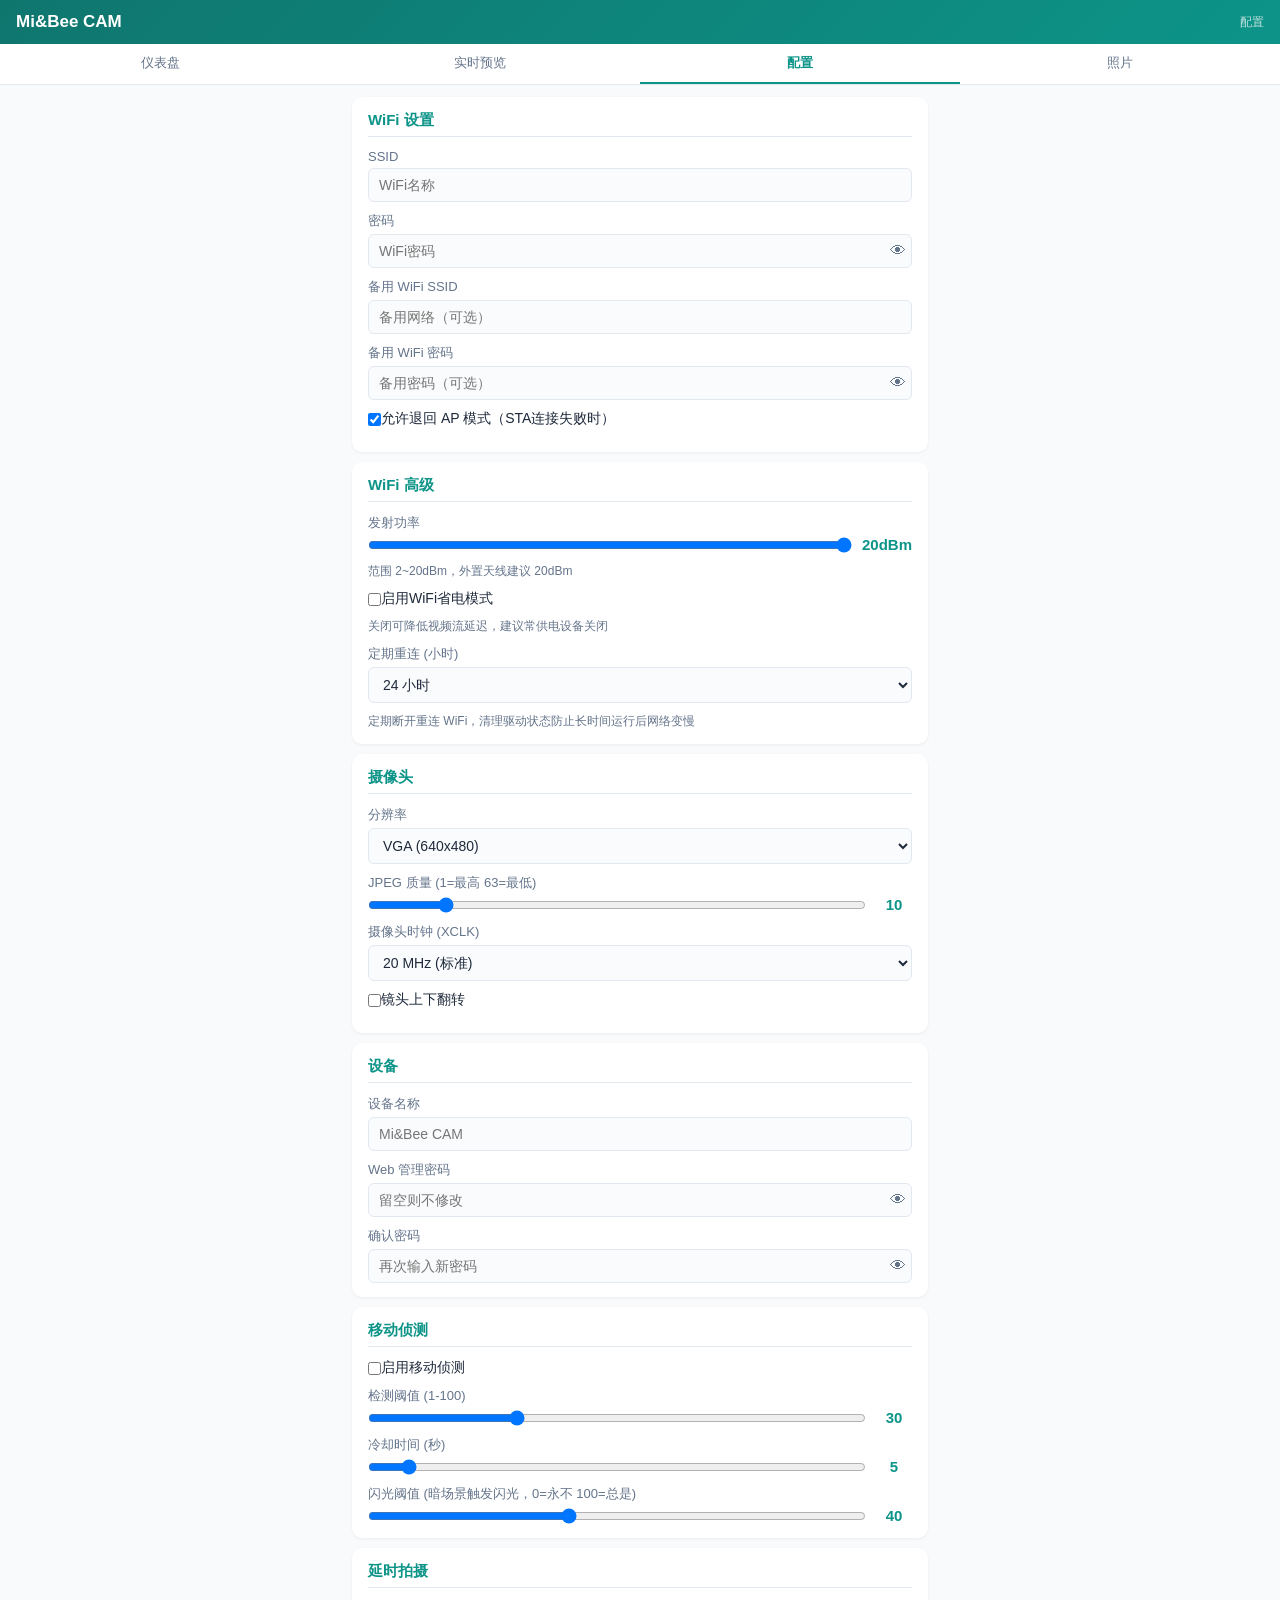
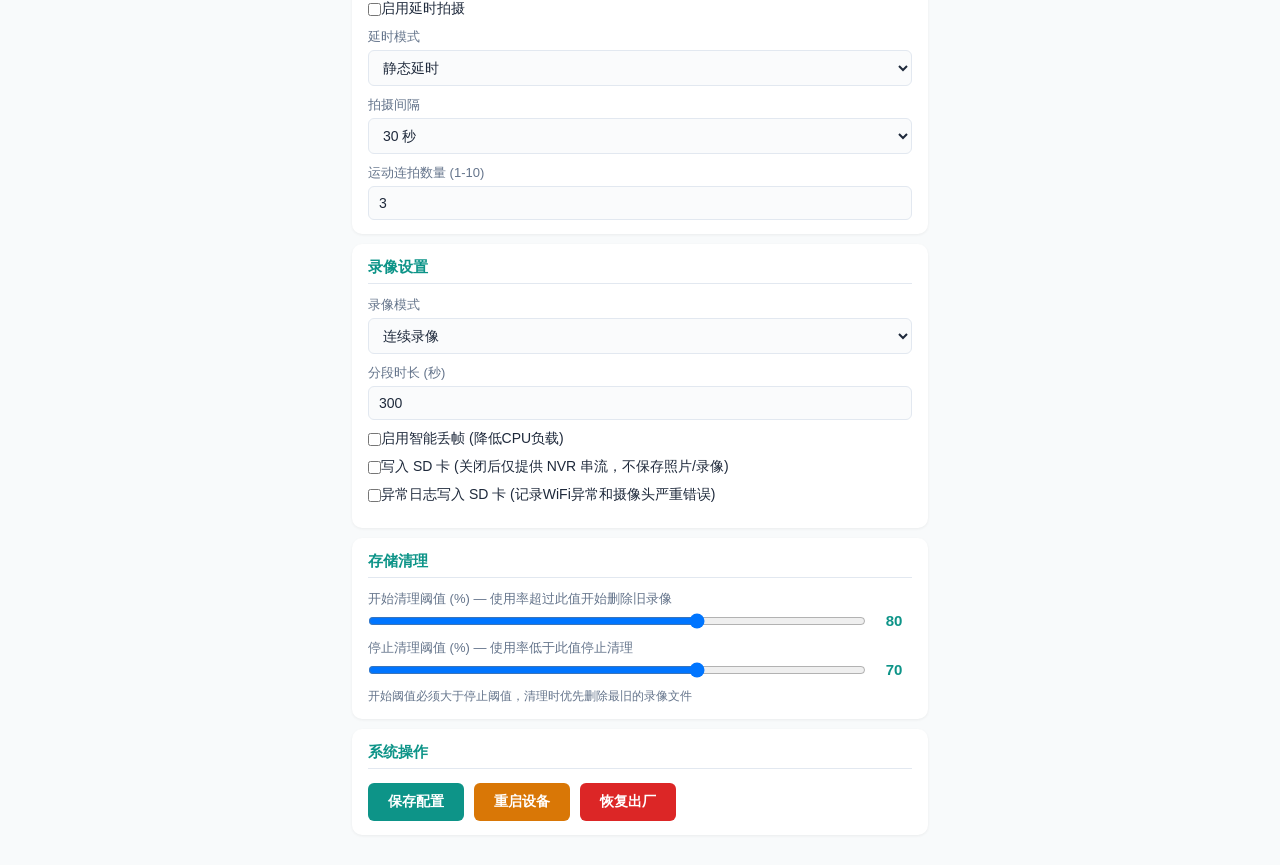
==== main/web_ui/config.html @ 49117b0e "feat: add XCLK frequency dropdown to camera config page Adds a 10/16/20 MHz selector in the camera s" ====
<!DOCTYPE html>
<html lang="zh-CN">
<head>
<meta charset="UTF-8">
<meta name="viewport" content="width=device-width,initial-scale=1">
<title>Mi&amp;Bee CAM 配置</title>
<style>
*{margin:0;padding:0;box-sizing:border-box}
:root{--c:#0D9488;--cd:#0F766E;--bg:#F8FAFB;--card:#fff;--t:#1E293B;--t2:#64748B;--bdr:#E2E8F0}
body{font-family:-apple-system,"PingFang SC","Microsoft YaHei","Segoe UI",sans-serif;background:var(--bg);color:var(--t);font-size:14px}
.hdr{background:linear-gradient(135deg,#0F766E,#0D9488);color:#fff;padding:12px 16px;display:flex;align-items:center;gap:10px}
.hdr h1{font-size:17px;font-weight:700}
.hdr .sub{font-size:12px;opacity:.75;margin-left:auto}
.nav{background:var(--card);border-bottom:1px solid var(--bdr);display:flex}
.nav a{flex:1;text-align:center;padding:10px 0;font-size:13px;color:var(--t2);text-decoration:none;border-bottom:2px solid transparent;transition:all .15s}
.nav a.act{color:var(--c);border-bottom-color:var(--c);font-weight:600}
.nav a:hover{background:#F1F5F9}
.main{padding:12px;max-width:600px;margin:0 auto;padding-bottom:20px}
.card{background:var(--card);border-radius:10px;padding:14px 16px;margin-bottom:10px;box-shadow:0 1px 3px rgba(0,0,0,.06)}
.ct{font-size:15px;color:var(--c);margin-bottom:12px;font-weight:700;border-bottom:1px solid var(--bdr);padding-bottom:6px}
.fld{margin-bottom:10px}
.fld:last-child{margin-bottom:0}
.fld label{display:block;font-size:13px;color:var(--t2);margin-bottom:4px;font-weight:500}
.fld input[type="text"],.fld input[type="password"],.fld input[type="number"],.fld select{width:100%;padding:8px 10px;border:1px solid var(--bdr);border-radius:6px;font-size:14px;font-family:inherit;background:#FAFBFC;color:var(--t)}
.fld input:focus,.fld select:focus{outline:none;border-color:var(--c);background:#fff}
.fld input[type="checkbox"]{margin-right:6px;transform:scale(1.2);vertical-align:middle}
.inline{display:flex;align-items:flex-start;gap:10px}
.inline>div{flex:1}
.port-f{width:80px!important;flex-shrink:0}
.range-r{display:flex;align-items:center;gap:10px}
.range-r input[type="range"]{flex:1}
.range-v{min-width:36px;text-align:center;font-weight:700;color:var(--c);font-size:15px}
.chk-r{display:flex;align-items:center;margin-bottom:10px}
.chk-r label{margin-bottom:0;font-size:14px;color:var(--t);cursor:pointer}
.btn-row{display:flex;gap:10px;margin-top:14px;flex-wrap:wrap}
.btn{padding:10px 20px;border:none;border-radius:6px;font-size:14px;font-weight:600;cursor:pointer;font-family:inherit;transition:background .15s}
.btn-sv{background:var(--c);color:#fff}
.btn-sv:hover{background:var(--cd)}
.btn-rb{background:#D97706;color:#fff}
.btn-rb:hover{background:#B45309}
.btn-rs{background:#DC2626;color:#fff}
.btn-rs:hover{background:#B91C1C}
.pw-w{position:relative}
.pw-w input{padding-right:36px}
.pw-w .eye{position:absolute;right:6px;top:50%;transform:translateY(-50%);cursor:pointer;user-select:none;font-size:16px;color:var(--t2);line-height:1}
.toast{position:fixed;top:16px;left:50%;transform:translateX(-50%);padding:10px 24px;border-radius:8px;font-size:14px;z-index:100;opacity:0;transition:opacity .3s;pointer-events:none;font-weight:500}
.toast.show{opacity:1}
.toast.ok{background:var(--c);color:#fff}
.toast.err{background:#DC2626;color:#fff}
</style>
</head>
<body>
<div class="hdr">
<h1>Mi&amp;Bee CAM</h1>
<span class="sub">配置</span>
</div>
<div class="nav">
<a href="/">仪表盘</a>
<a href="/preview.html">实时预览</a>
<a href="/config.html" class="act">配置</a>
<a href="/files.html">照片</a>
</div>
<div class="main">

<div class="card">
<div class="ct">WiFi 设置</div>
<div class="fld"><label>SSID</label><input type="text" id="wifi_ssid" placeholder="WiFi名称"></div>
<div class="fld"><label>密码</label><div class="pw-w"><input type="password" id="wifi_pass" placeholder="WiFi密码"><span class="eye" onclick="togPw(this)">&#128065;</span></div></div>
  <div class="fld"><label>备用 WiFi SSID</label><input type="text" id="wifi_ssid_2" placeholder="备用网络（可选）"></div>
  <div class="fld"><label>备用 WiFi 密码</label><div class="pw-w"><input type="password" id="wifi_pass_2" placeholder="备用密码（可选）"><span class="eye" onclick="togPw(this)">&#128065;</span></div></div>
  <div class="chk-r"><input type="checkbox" id="allow_ap_fallback" checked><label for="allow_ap_fallback">允许退回 AP 模式（STA连接失败时）</label></div>
</div>

<div class="card">
<div class="ct">WiFi 高级</div>
<div class="fld"><label>发射功率</label>
<div class="range-r"><input type="range" id="wifi_tx_power" min="8" max="80" step="4" value="80"><span class="range-v" id="txVal">20dBm</span></div></div>
<div class="fld" style="font-size:12px;color:var(--t2)">范围 2~20dBm，外置天线建议 20dBm</div>
<div class="chk-r" style="margin-top:8px"><input type="checkbox" id="wifi_power_save"><label for="wifi_power_save">启用WiFi省电模式</label></div>
<div class="fld" style="font-size:12px;color:var(--t2)">关闭可降低视频流延迟，建议常供电设备关闭</div>
<div class="fld" style="margin-top:8px"><label>定期重连 (小时)</label>
<select id="wifi_reconnect_hours">
<option value="0">关闭</option>
<option value="1">1 小时</option>
<option value="4">4 小时</option>
<option value="12">12 小时</option>
<option value="24" selected>24 小时</option>
<option value="48">48 小时</option>
<option value="168">7 天</option>
</select></div>
<div class="fld" style="font-size:12px;color:var(--t2)">定期断开重连 WiFi，清理驱动状态防止长时间运行后网络变慢</div>
</div>

<div class="card">
<div class="ct">摄像头</div>
<div class="fld"><label>分辨率</label>
<select id="resolution">
<option value="0">VGA (640x480)</option>
<option value="1">SVGA (800x600)</option>
<option value="2">XGA (1024x768)</option>
<option value="3">UXGA (1600x1200)</option>
</select></div>
<div class="fld"><label>JPEG 质量 (1=最高 63=最低)</label>
<div class="range-r"><input type="range" id="jpeg_quality" min="1" max="63" value="10"><span class="range-v" id="qVal">10</span></div></div>
<div class="fld"><label>摄像头时钟 (XCLK)</label>
<select id="xclk_freq">
<option value="20">20 MHz (标准)</option>
<option value="16">16 MHz</option>
<option value="10">10 MHz (兼容片稳定)</option>
</select></div>
<div class="chk-r"><input type="checkbox" id="vflip"><label for="vflip">镜头上下翻转</label></div>
</div>

<div class="card">
<div class="ct">设备</div>
<div class="fld"><label>设备名称</label><input type="text" id="device_name" placeholder="Mi&Bee CAM"></div>
<div class="fld"><label>Web 管理密码</label><div class="pw-w"><input type="password" id="web_password" placeholder="留空则不修改"><span class="eye" onclick="togPw(this)">&#128065;</span></div></div>
<div class="fld"><label>确认密码</label><div class="pw-w"><input type="password" id="web_password_confirm" placeholder="再次输入新密码"><span class="eye" onclick="togPw(this)">&#128065;</span></div></div>
</div>

<div class="card">
<div class="ct">移动侦测</div>
<div class="chk-r"><input type="checkbox" id="motion_enabled"><label for="motion_enabled">启用移动侦测</label></div>
<div class="fld"><label>检测阈值 (1-100)</label>
<div class="range-r"><input type="range" id="motion_threshold" min="1" max="100" value="30"><span class="range-v" id="mtVal">30</span></div></div>
<div class="fld"><label>冷却时间 (秒)</label>
<div class="range-r"><input type="range" id="motion_cooldown" min="1" max="60" value="5"><span class="range-v" id="mcVal">5</span></div></div>
<div class="fld"><label>闪光阈值 (暗场景触发闪光，0=永不 100=总是)</label>
<div class="range-r"><input type="range" id="flash_threshold" min="0" max="100" value="40"><span class="range-v" id="ftVal">40</span></div></div>
</div>

<div class="card">
<div class="ct">延时拍摄</div>
<div class="chk-r"><input type="checkbox" id="timelapse_enabled"><label for="timelapse_enabled">启用延时拍摄</label></div>
<div class="fld"><label>延时模式</label><select id="timelapse_mode"><option value="0">静态延时</option><option value="1">动态延时</option></select></div>
<div id="dynamic_fields" style="display:none">
<div class="fld"><label>最小间隔 (秒)</label><input type="number" id="timelapse_min_interval_s" min="1" max="3600" value="3"></div>
<div class="fld"><label>最大间隔 (秒)</label><input type="number" id="timelapse_max_interval_s" min="1" max="3600" value="300"></div>
<div class="fld"><label>衰减系数 (2-10)</label><input type="number" id="timelapse_decay_factor" min="2" max="10" step="1" value="2"></div>
<div class="fld"><label>衰减周期 (秒)</label><input type="number" id="timelapse_decay_period_s" min="1" max="3600" value="10"></div>
</div>
<div class="fld"><label>拍摄间隔</label>
<select id="timelapse_interval_s">
<option value="5">5 秒</option>
<option value="10">10 秒</option>
<option value="30" selected>30 秒</option>
<option value="60">60 秒</option>
<option value="300">5 分钟</option>
<option value="600">10 分钟</option>
<option value="1800">30 分钟</option>
<option value="3600">60 分钟</option>
</select></div>
<div class="fld"><label>运动连拍数量 (1-10)</label>
<input type="number" id="timelapse_burst_count" min="1" max="10" value="3"></div>
</div>

  <div class="card">
    <div class="ct">录像设置</div>
    <div class="fld"><label>录像模式</label>
      <select id="record_mode">
        <option value="0">连续录像</option>
        <option value="1">延时录像</option>
        <option value="2">动态延时录像</option>
      </select></div>
    <div class="fld"><label>分段时长 (秒)</label>
      <input type="number" id="record_segment_sec" min="60" max="3600" step="60" value="300"></div>
    <div class="chk-r"><input type="checkbox" id="frame_drop_enabled"><label for="frame_drop_enabled">启用智能丢帧 (降低CPU负载)</label></div>
    <div class="chk-r"><input type="checkbox" id="save_to_sd"><label for="save_to_sd">写入 SD 卡 (关闭后仅提供 NVR 串流，不保存照片/录像)</label></div>
    <div class="chk-r"><input type="checkbox" id="sd_log_enabled"><label for="sd_log_enabled">异常日志写入 SD 卡 (记录WiFi异常和摄像头严重错误)</label></div>
  </div>

  <div class="card">
    <div class="ct">存储清理</div>
    <div class="fld"><label>开始清理阈值 (%) — 使用率超过此值开始删除旧录像</label>
      <div class="range-r"><input type="range" id="cleanup_low_pct" min="50" max="95" step="5" value="80"><span class="range-v" id="clVal">80</span></div></div>
    <div class="fld"><label>停止清理阈值 (%) — 使用率低于此值停止清理</label>
      <div class="range-r"><input type="range" id="cleanup_high_pct" min="30" max="90" step="5" value="70"><span class="range-v" id="chVal">70</span></div></div>
    <div class="fld" style="font-size:12px;color:var(--t2)">开始阈值必须大于停止阈值，清理时优先删除最旧的录像文件</div>
  </div>


<div class="card">
<div class="ct">系统操作</div>
<div class="btn-row">
<button class="btn btn-sv" onclick="saveConfig()">保存配置</button>
<button class="btn btn-rb" onclick="rebootDevice()">重启设备</button>
<button class="btn btn-rs" onclick="factoryReset()">恢复出厂</button>
</div>
</div>

</div>
<div class="toast" id="toast"></div>
<script>
function $(s){return document.getElementById(s)}
var tT=null;
function showToast(m,e){var t=$('toast');t.textContent=m;t.className='toast show '+(e?'err':'ok');clearTimeout(tT);tT=setTimeout(function(){t.className='toast'},3000)}
function getPw(){return localStorage.getItem('cam_password')||''}
function setPw(p){localStorage.setItem('cam_password',p)}
function authH(){var p=getPw();return p?{'X-Password':p}:{}}
function authFetch(u,o){o=o||{};o.headers=Object.assign({},o.headers||{},authH());return fetchWithTimeout(u,o).then(function(r){if(r.status===401){setPw('');loginDialog();throw new Error('Unauthorized')}return r})}
function loginDialog(cb){var p=prompt('请输入管理密码 (默认: admin):');if(!p){showToast('需要密码才能操作',true);return};fetch('/api/auth',{headers:{'X-Password':p}}).then(function(r){if(r.ok){setPw(p);if(cb)cb()}else{alert('密码错误');loginDialog(cb)}})}
function requireAuth(cb){if(getPw())cb();else loginDialog(cb)}
function togPw(el){var i=el.previousElementSibling;if(i.type==='password'){i.type='text';el.textContent='\uD83D\uDC41'}else{i.type='password';el.textContent='\uD83D\uDC40'}}
var fetchWithTimeout=function(url,opts,ms){
  opts=opts||{};ms=ms||8000;
  var ctrl=new AbortController();
  var to=setTimeout(function(){ctrl.abort()},ms);
  opts.signal=ctrl.signal;
  return fetch(url,opts).then(function(r){clearTimeout(to);return r},function(e){clearTimeout(to);throw e});
};


$('jpeg_quality').oninput=function(){$('qVal').textContent=this.value};
$('motion_threshold').oninput=function(){$('mtVal').textContent=this.value};
$('motion_cooldown').oninput=function(){$('mcVal').textContent=this.value};
$('wifi_tx_power').oninput=function(){$('txVal').textContent=(this.value*0.25).toFixed(1)+'dBm'};
$('flash_threshold').oninput=function(){$('ftVal').textContent=this.value};
$('cleanup_low_pct').oninput=function(){$('clVal').textContent=this.value};
$('cleanup_high_pct').oninput=function(){$('chVal').textContent=this.value};

$('timelapse_mode').addEventListener('change',function(){$('dynamic_fields').style.display=this.value==='1'?'':'none'})

function loadConfig(){
fetchWithTimeout('/api/config').then(function(r){return r.json()}).then(function(d){
if(!d||!d.ok)return;var v=d.data;
$('wifi_ssid').value=v.wifi_ssid||'';
$('wifi_ssid_2').value=v.wifi_ssid_2||'';
$('allow_ap_fallback').checked=!!(v.allow_ap_fallback);
$('wifi_pass').value=v.wifi_pass||'';
$('device_name').value=v.device_name||'';
$('resolution').value=v.resolution!=null?v.resolution:'0';
$('jpeg_quality').value=v.jpeg_quality||10;$('qVal').textContent=$('jpeg_quality').value;
$('xclk_freq').value=v.xclk_freq_mhz||20;
$('web_password').value='';
$('motion_enabled').checked=(v.motion_threshold>0);
$('motion_threshold').value=v.motion_threshold||30;$('mtVal').textContent=$('motion_threshold').value;
$('vflip').checked=!!v.vflip;
$('motion_cooldown').value=v.motion_cooldown||5;$('mcVal').textContent=$('motion_cooldown').value;
$('wifi_tx_power').value=v.wifi_tx_power||80;$('txVal').textContent=(($('wifi_tx_power').value*0.25).toFixed(1))+'dBm';
$('wifi_power_save').checked=!!(v.wifi_power_save);
$('wifi_reconnect_hours').value=v.wifi_reconnect_hours!=null?v.wifi_reconnect_hours:24;
$('flash_threshold').value=v.flash_threshold!=null?v.flash_threshold:40;$('ftVal').textContent=$('flash_threshold').value;
$('timelapse_enabled').checked=!!(v.timelapse_enabled);
$('timelapse_interval_s').value=v.timelapse_interval_s||30;
$('timelapse_burst_count').value=v.timelapse_burst_count||3;
$('timelapse_mode').value=v.timelapse_mode!=null?v.timelapse_mode:'0';
$('timelapse_min_interval_s').value=v.timelapse_min_interval_s||3;
$('timelapse_max_interval_s').value=v.timelapse_max_interval_s||300;
$('timelapse_decay_factor').value=v.timelapse_decay_factor||2;
$('timelapse_decay_period_s').value=v.timelapse_decay_period_s||10;
$('dynamic_fields').style.display=v.timelapse_mode==1?'':'none'
    $('record_mode').value=v.record_mode!=null?v.record_mode:'0';
    $('record_segment_sec').value=v.record_segment_sec||300;
    $('frame_drop_enabled').checked=!!(v.frame_drop_enabled);
    $('save_to_sd').checked=!v.save_to_sd||v.save_to_sd==1;
    $('sd_log_enabled').checked=v.sd_log_enabled==1;
    $('cleanup_low_pct').value=v.cleanup_low_pct!=null?v.cleanup_low_pct:80;$('clVal').textContent=$('cleanup_low_pct').value;
    $('cleanup_high_pct').value=v.cleanup_high_pct!=null?v.cleanup_high_pct:70;$('chVal').textContent=$('cleanup_high_pct').value;
}).catch(function(e){console.error('Load config failed:',e)});
}

function saveConfig(){
var pw=$('web_password').value,cpw=$('web_password_confirm').value;
if(pw&&pw!==cpw){showToast('两次输入的密码不一致',true);return}
var minI=parseInt($('timelapse_min_interval_s').value)||3,maxI=parseInt($('timelapse_max_interval_s').value)||300;
if(minI>=maxI){showToast('最小间隔必须小于最大间隔',true);return}
requireAuth(function(){
var btn=document.querySelector('.btn-sv');if(btn)btn.disabled=true;
var cfg={
wifi_ssid:$('wifi_ssid').value,
wifi_pass:$('wifi_pass').value,
    wifi_ssid_2:$('wifi_ssid_2').value,
    allow_ap_fallback:$('allow_ap_fallback').checked?1:0,
device_name:$('device_name').value,
resolution:parseInt($('resolution').value),
jpeg_quality:parseInt($('jpeg_quality').value),
xclk_freq_mhz:parseInt($('xclk_freq').value)||20,
      motion_enabled:$('motion_enabled').checked,
      motion_threshold:parseInt($('motion_threshold').value),
      motion_cooldown:parseInt($('motion_cooldown').value)||5,
vflip:$('vflip').checked?1:0,
wifi_tx_power:parseInt($('wifi_tx_power').value)||80,
wifi_power_save:$('wifi_power_save').checked?1:0
,wifi_reconnect_hours:parseInt($('wifi_reconnect_hours').value)||0
,flash_threshold:parseInt($('flash_threshold').value)||40,
timelapse_enabled:$('timelapse_enabled').checked?1:0,
timelapse_interval_s:parseInt($('timelapse_interval_s').value)||30,
      timelapse_burst_count:parseInt($('timelapse_burst_count').value)||3,
timelapse_mode:parseInt($('timelapse_mode').value)||0,
timelapse_min_interval_s:parseInt($('timelapse_min_interval_s').value)||3,
timelapse_max_interval_s:parseInt($('timelapse_max_interval_s').value)||300,
timelapse_decay_factor:parseInt($('timelapse_decay_factor').value)||2,
timelapse_decay_period_s:parseInt($('timelapse_decay_period_s').value)||10
      ,record_mode:parseInt($('record_mode').value)||0
      ,record_segment_sec:parseInt($('record_segment_sec').value)||300
      ,frame_drop_enabled:$('frame_drop_enabled').checked?1:0
      ,save_to_sd:$('save_to_sd').checked?1:0
      ,sd_log_enabled:$('sd_log_enabled').checked?1:0
      ,cleanup_low_pct:parseInt($('cleanup_low_pct').value)||80
      ,cleanup_high_pct:parseInt($('cleanup_high_pct').value)||70
};
if(pw)cfg.web_password=pw;
  var wp2=$('wifi_pass_2').value;
  if(wp2)cfg.wifi_pass_2=wp2;
authFetch('/api/config',{method:'POST',headers:{'Content-Type':'application/json'},body:JSON.stringify(cfg)}).then(function(r){return r.json()}).then(function(d){
if(d&&d.ok){showToast('配置已保存');$('web_password_confirm').value=''}
else showToast('保存失败: '+(d.error||'未知错误'),true);
}).catch(function(e){showToast('保存失败',true);console.error(e)}).finally(function(){if(btn)btn.disabled=false});
});
}

function rebootDevice(){
if(!confirm('确定要重启设备？'))return;
requireAuth(function(){
var btn=document.querySelector('.btn-rb');if(btn)btn.disabled=true;
authFetch('/api/reboot',{method:'POST'}).catch(function(){}).finally(function(){if(btn)btn.disabled=false});
showToast('设备正在重启...');
});
}

function factoryReset(){
if(!confirm('确定要恢复出厂设置？\n所有配置将被清除，设备将重启。'))return;
requireAuth(function(){
var btn=document.querySelector('.btn-rs');if(btn)btn.disabled=true;
authFetch('/api/reset',{method:'POST'}).then(function(r){return r.json()}).then(function(d){
if(d&&d.ok)showToast('正在恢复出厂设置...');
else showToast('操作失败: '+(d.error||'未知错误'),true);
}).catch(function(e){showToast('操作失败',true);console.error(e)}).finally(function(){if(btn)btn.disabled=false});
});
}

window.onload=loadConfig;
</script>
</body>
</html>
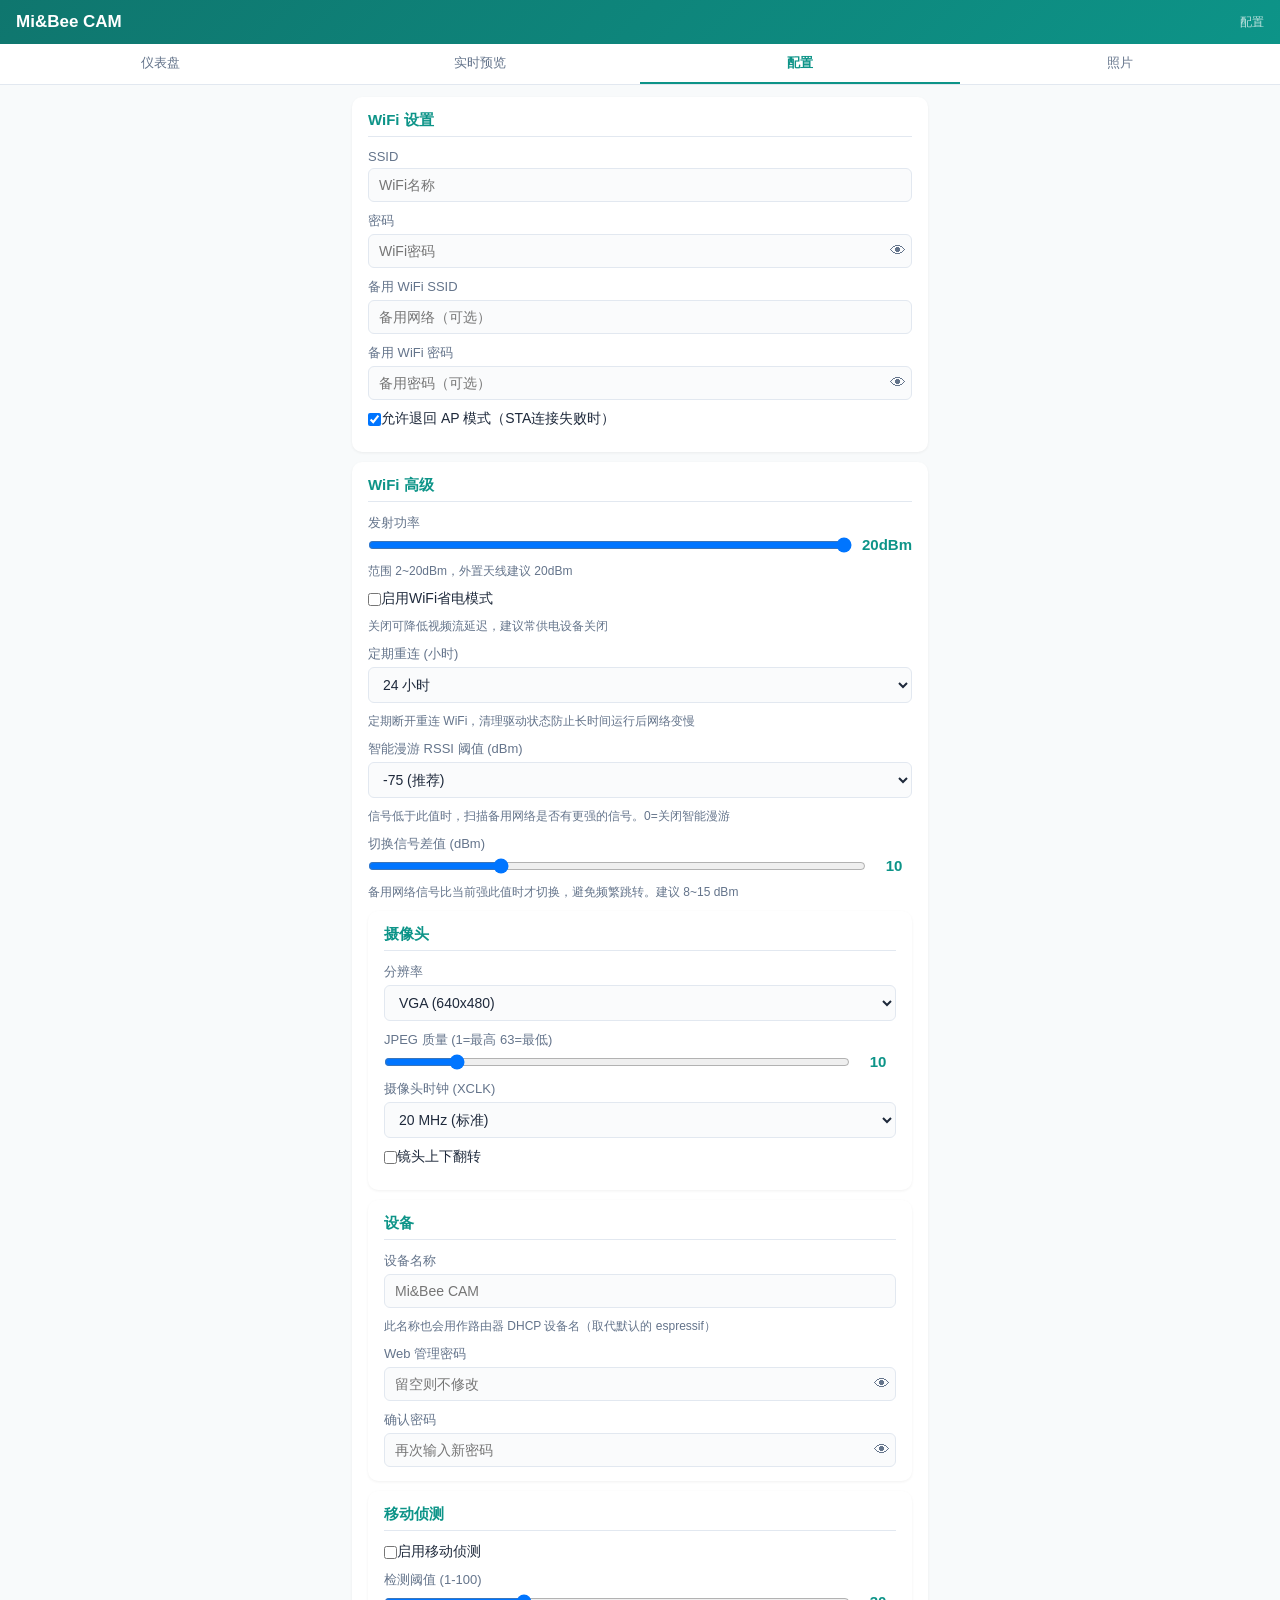
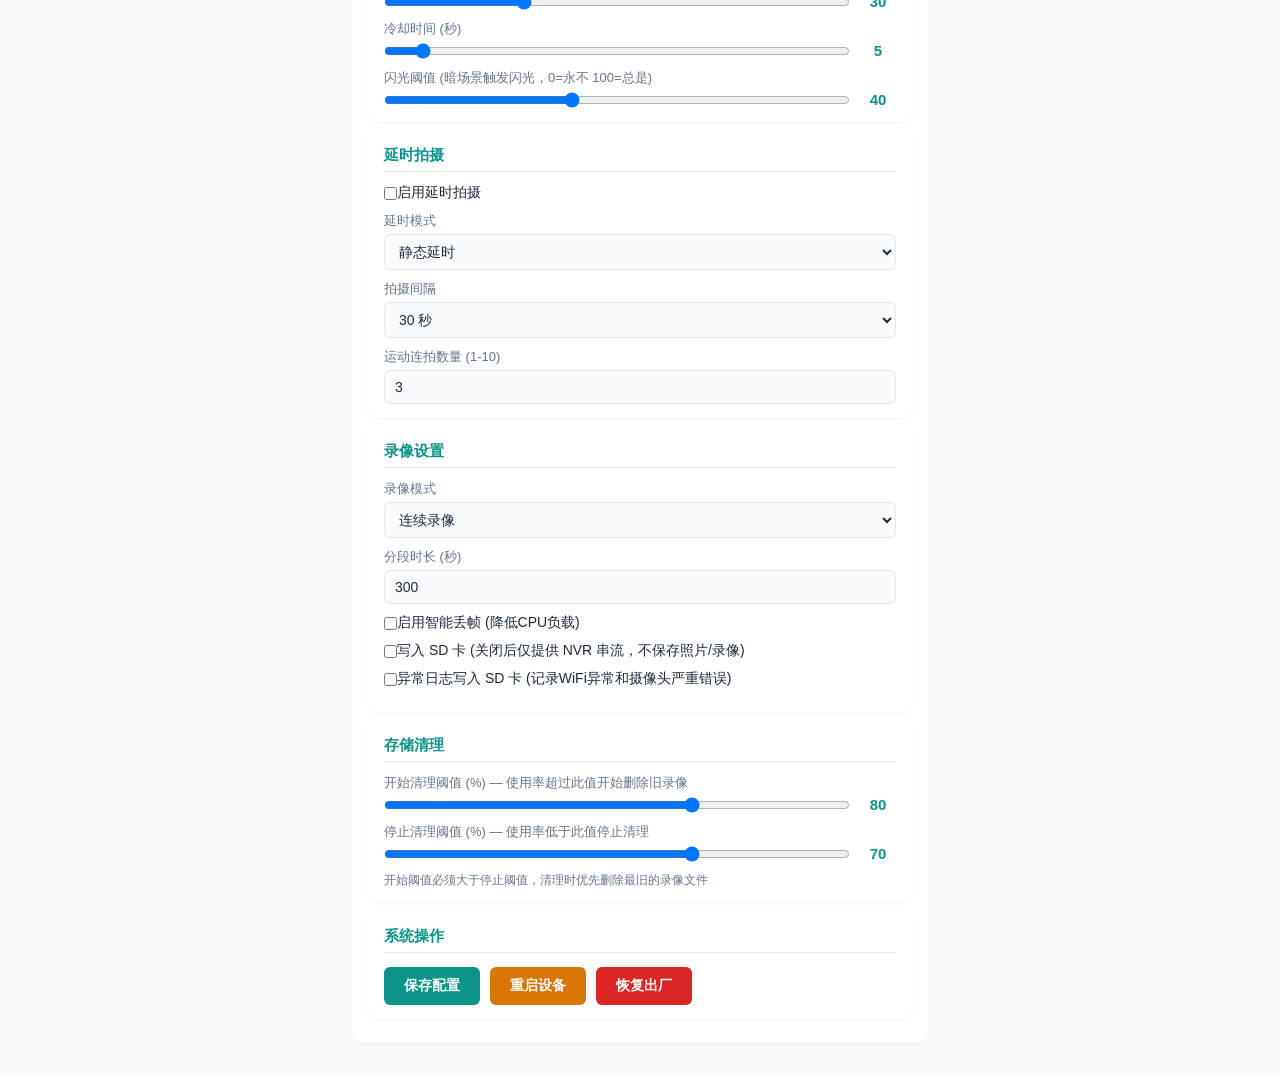
==== commit 60212233: "feat: add roaming config API and web UI controls Expose wifi_roam_rssi_threshold and wifi_roam_rssi_" ====
--- a/main/web_ui/config.html
+++ b/main/web_ui/config.html
@@ -89,7 +89,19 @@
 <option value="168">7 天</option>
 </select></div>
 <div class="fld" style="font-size:12px;color:var(--t2)">定期断开重连 WiFi，清理驱动状态防止长时间运行后网络变慢</div>
-</div>
+<div class="fld" style="margin-top:8px"><label>智能漫游 RSSI 阈值 (dBm)</label>
+<select id="wifi_roam_rssi_threshold">
+<option value="0">关闭</option>
+<option value="-65">-65 (很敏感)</option>
+<option value="-70">-70</option>
+<option value="-75" selected>-75 (推荐)</option>
+<option value="-80">-80</option>
+<option value="-85">-85 (不敏感)</option>
+</select></div>
+<div class="fld" style="font-size:12px;color:var(--t2)">信号低于此值时，扫描备用网络是否有更强的信号。0=关闭智能漫游</div>
+<div class="fld"><label>切换信号差值 (dBm)</label>
+<div class="range-r"><input type="range" id="wifi_roam_rssi_gap" min="3" max="30" step="1" value="10"><span class="range-v" id="gapVal">10</span></div></div>
+<div class="fld" style="font-size:12px;color:var(--t2)">备用网络信号比当前强此值时才切换，避免频繁跳转。建议 8~15 dBm</div>
 
 <div class="card">
 <div class="ct">摄像头</div>
@@ -114,6 +126,7 @@
 <div class="card">
 <div class="ct">设备</div>
 <div class="fld"><label>设备名称</label><input type="text" id="device_name" placeholder="Mi&Bee CAM"></div>
+<div class="fld" style="font-size:12px;color:var(--t2)">此名称也会用作路由器 DHCP 设备名（取代默认的 espressif）</div>
 <div class="fld"><label>Web 管理密码</label><div class="pw-w"><input type="password" id="web_password" placeholder="留空则不修改"><span class="eye" onclick="togPw(this)">&#128065;</span></div></div>
 <div class="fld"><label>确认密码</label><div class="pw-w"><input type="password" id="web_password_confirm" placeholder="再次输入新密码"><span class="eye" onclick="togPw(this)">&#128065;</span></div></div>
 </div>
@@ -217,6 +230,7 @@
 $('flash_threshold').oninput=function(){$('ftVal').textContent=this.value};
 $('cleanup_low_pct').oninput=function(){$('clVal').textContent=this.value};
 $('cleanup_high_pct').oninput=function(){$('chVal').textContent=this.value};
+$('wifi_roam_rssi_gap').oninput=function(){$('gapVal').textContent=this.value};
 
 $('timelapse_mode').addEventListener('change',function(){$('dynamic_fields').style.display=this.value==='1'?'':'none'})
 
@@ -239,6 +253,8 @@
 $('wifi_tx_power').value=v.wifi_tx_power||80;$('txVal').textContent=(($('wifi_tx_power').value*0.25).toFixed(1))+'dBm';
 $('wifi_power_save').checked=!!(v.wifi_power_save);
 $('wifi_reconnect_hours').value=v.wifi_reconnect_hours!=null?v.wifi_reconnect_hours:24;
+$('wifi_roam_rssi_threshold').value=v.wifi_roam_rssi_threshold!=null?v.wifi_roam_rssi_threshold:-75;
+$('wifi_roam_rssi_gap').value=v.wifi_roam_rssi_gap||10;$('gapVal').textContent=$('wifi_roam_rssi_gap').value;
 $('flash_threshold').value=v.flash_threshold!=null?v.flash_threshold:40;$('ftVal').textContent=$('flash_threshold').value;
 $('timelapse_enabled').checked=!!(v.timelapse_enabled);
 $('timelapse_interval_s').value=v.timelapse_interval_s||30;
@@ -282,6 +298,8 @@
 wifi_tx_power:parseInt($('wifi_tx_power').value)||80,
 wifi_power_save:$('wifi_power_save').checked?1:0
 ,wifi_reconnect_hours:parseInt($('wifi_reconnect_hours').value)||0
+      ,wifi_roam_rssi_threshold:parseInt($('wifi_roam_rssi_threshold').value)||0
+      ,wifi_roam_rssi_gap:parseInt($('wifi_roam_rssi_gap').value)||10
 ,flash_threshold:parseInt($('flash_threshold').value)||40,
 timelapse_enabled:$('timelapse_enabled').checked?1:0,
 timelapse_interval_s:parseInt($('timelapse_interval_s').value)||30,
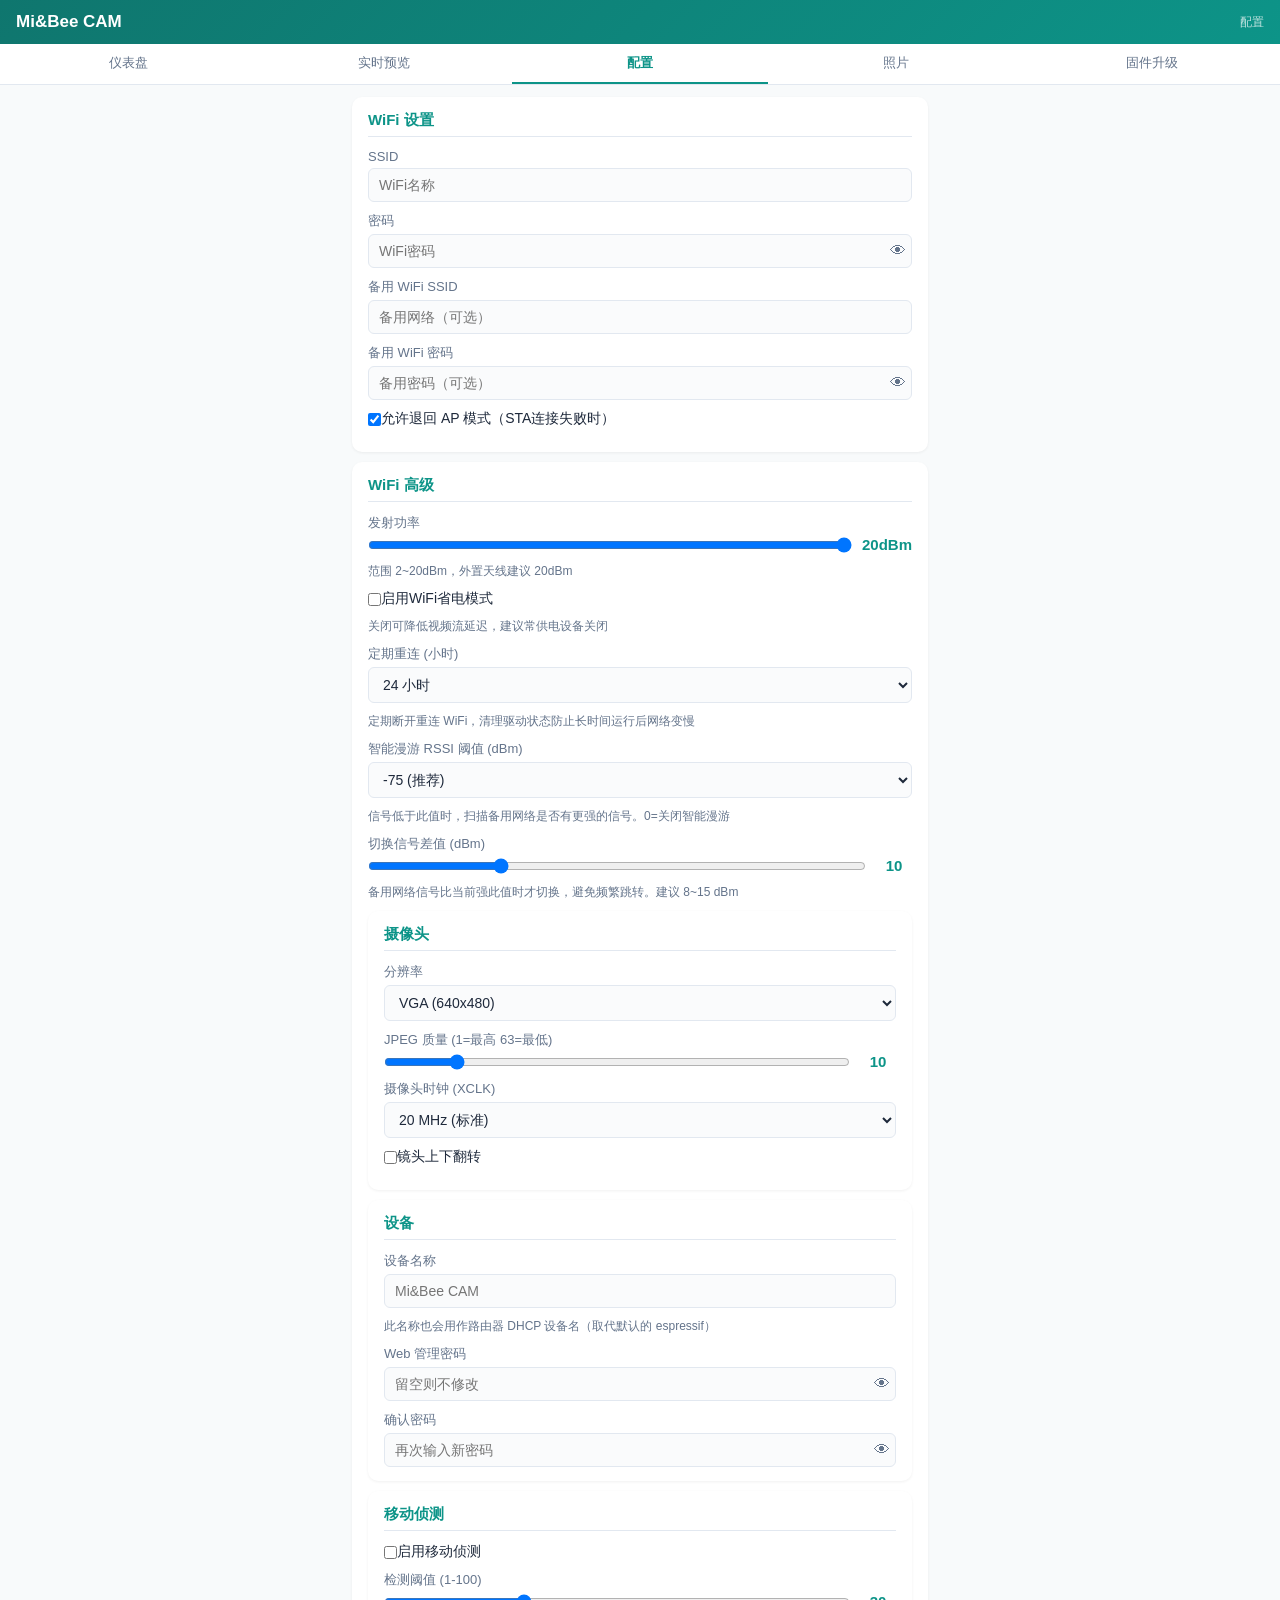
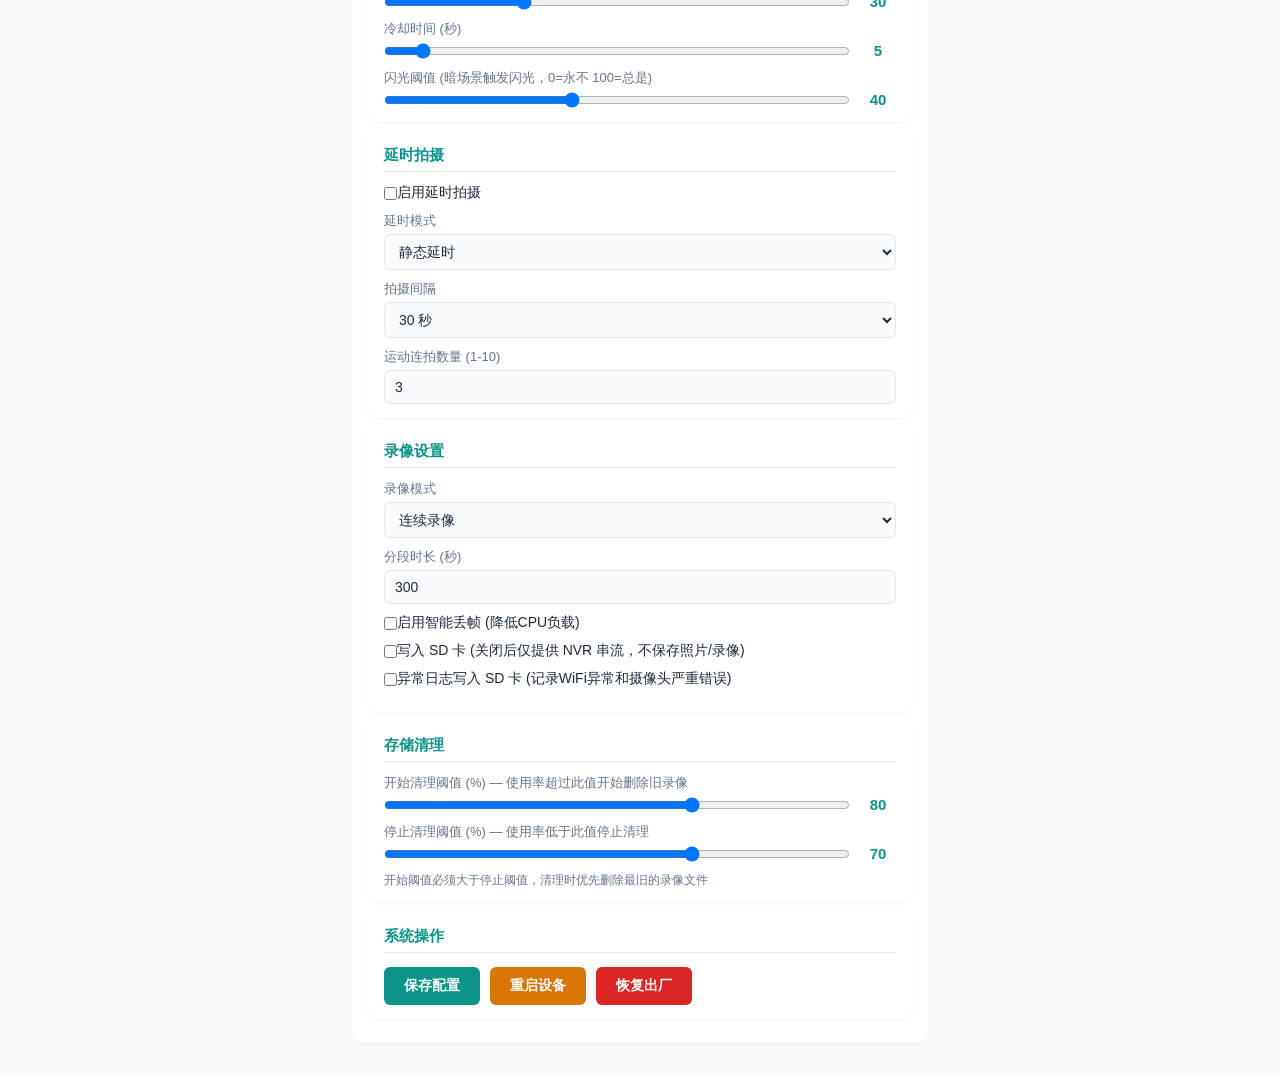
==== commit f306127e: "feat(web_ui): add firmware update page with upload + progress bar New update.html provides browser-b" ====
--- a/main/web_ui/config.html
+++ b/main/web_ui/config.html
@@ -59,6 +59,7 @@
 <a href="/preview.html">实时预览</a>
 <a href="/config.html" class="act">配置</a>
 <a href="/files.html">照片</a>
+<a href="/update.html">固件升级</a>
 </div>
 <div class="main">
 
@@ -215,7 +216,7 @@
 function requireAuth(cb){if(getPw())cb();else loginDialog(cb)}
 function togPw(el){var i=el.previousElementSibling;if(i.type==='password'){i.type='text';el.textContent='\uD83D\uDC41'}else{i.type='password';el.textContent='\uD83D\uDC40'}}
 var fetchWithTimeout=function(url,opts,ms){
-  opts=opts||{};ms=ms||8000;
+  opts=opts||{};ms=ms||15000;
   var ctrl=new AbortController();
   var to=setTimeout(function(){ctrl.abort()},ms);
   opts.signal=ctrl.signal;
@@ -234,7 +235,7 @@
 
 $('timelapse_mode').addEventListener('change',function(){$('dynamic_fields').style.display=this.value==='1'?'':'none'})
 
-function loadConfig(){
+function loadConfig(isRetry){
 fetchWithTimeout('/api/config').then(function(r){return r.json()}).then(function(d){
 if(!d||!d.ok)return;var v=d.data;
 $('wifi_ssid').value=v.wifi_ssid||'';
@@ -268,11 +269,11 @@
     $('record_mode').value=v.record_mode!=null?v.record_mode:'0';
     $('record_segment_sec').value=v.record_segment_sec||300;
     $('frame_drop_enabled').checked=!!(v.frame_drop_enabled);
-    $('save_to_sd').checked=!v.save_to_sd||v.save_to_sd==1;
+    $('save_to_sd').checked=(v.save_to_sd==1);
     $('sd_log_enabled').checked=v.sd_log_enabled==1;
     $('cleanup_low_pct').value=v.cleanup_low_pct!=null?v.cleanup_low_pct:80;$('clVal').textContent=$('cleanup_low_pct').value;
     $('cleanup_high_pct').value=v.cleanup_high_pct!=null?v.cleanup_high_pct:70;$('chVal').textContent=$('cleanup_high_pct').value;
-}).catch(function(e){console.error('Load config failed:',e)});
+}).catch(function(e){if(!isRetry){console.warn('Load config failed, retrying...',e);setTimeout(function(){loadConfig(true)},1500)}else{console.error('Load config failed:',e)}});
 }
 
 function saveConfig(){
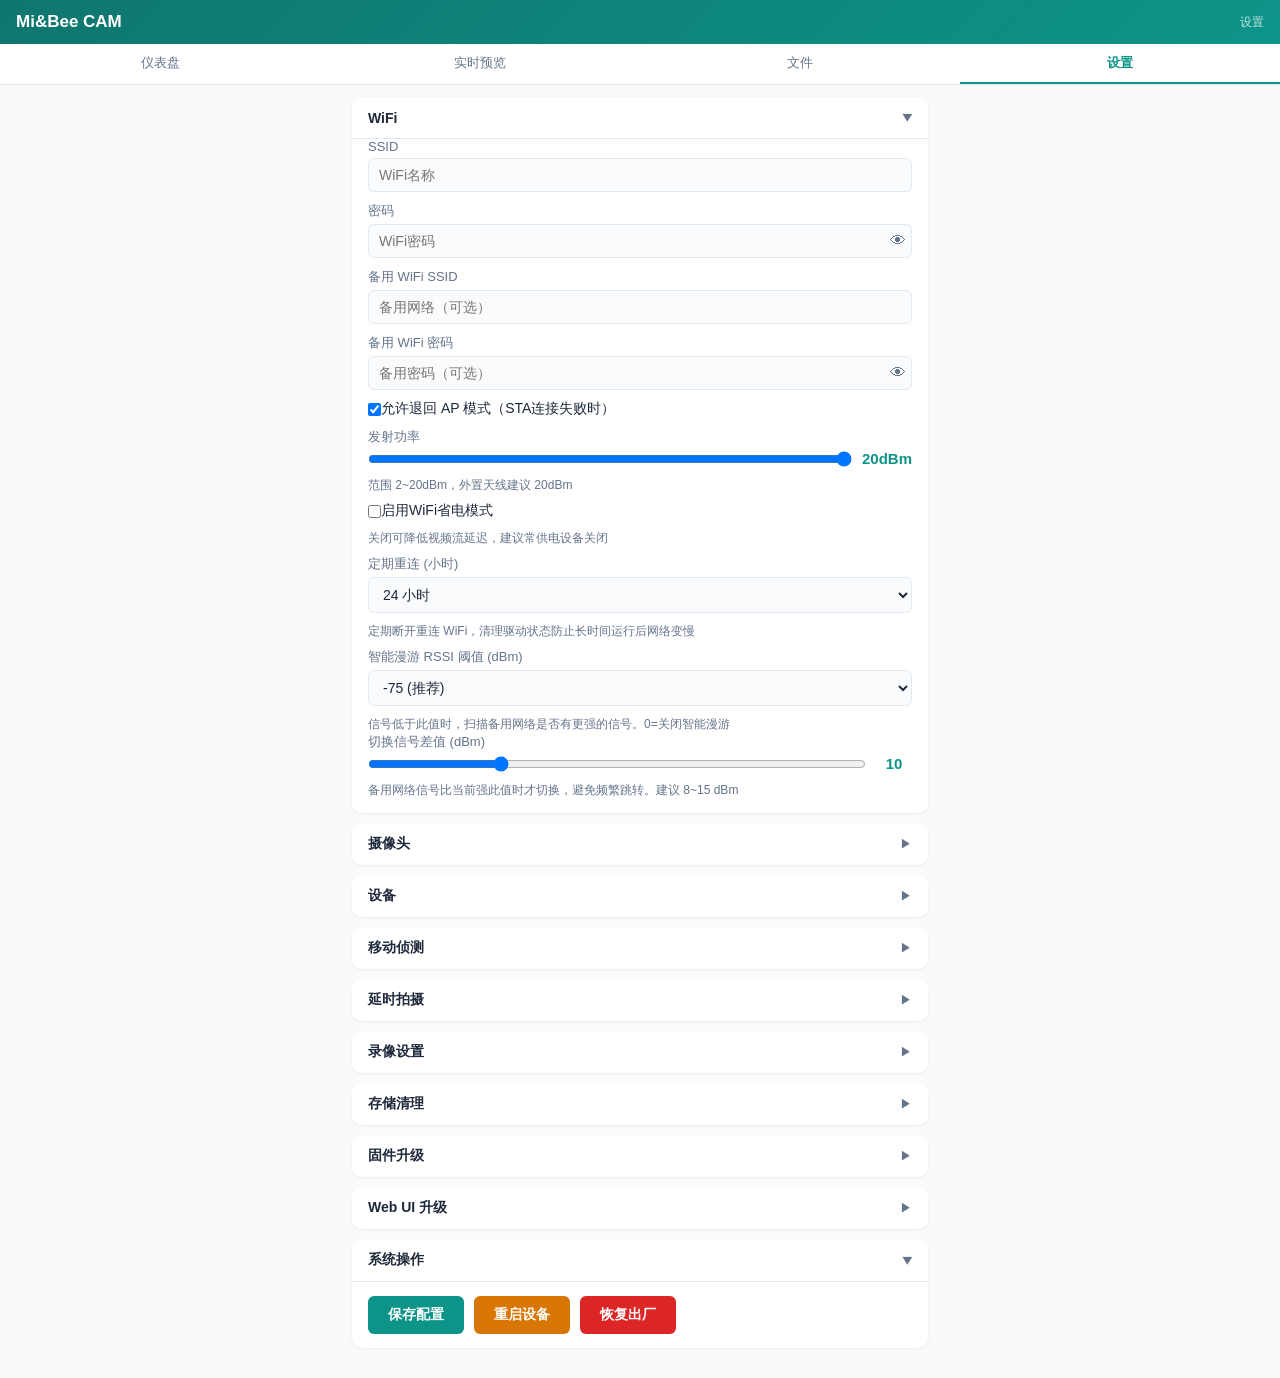
==== commit 42c2d896: "feat(web_ui): restructure navigation, add file manager, embed firmware upgrade, SPIFFS OTA - Reorder" ====
--- a/main/web_ui/config.html
+++ b/main/web_ui/config.html
@@ -3,7 +3,7 @@
 <head>
 <meta charset="UTF-8">
 <meta name="viewport" content="width=device-width,initial-scale=1">
-<title>Mi&amp;Bee CAM 配置</title>
+<title>Mi&amp;Bee CAM 设置</title>
 <style>
 *{margin:0;padding:0;box-sizing:border-box}
 :root{--c:#0D9488;--cd:#0F766E;--bg:#F8FAFB;--card:#fff;--t:#1E293B;--t2:#64748B;--bdr:#E2E8F0}
@@ -16,24 +16,31 @@
 .nav a.act{color:var(--c);border-bottom-color:var(--c);font-weight:600}
 .nav a:hover{background:#F1F5F9}
 .main{padding:12px;max-width:600px;margin:0 auto;padding-bottom:20px}
-.card{background:var(--card);border-radius:10px;padding:14px 16px;margin-bottom:10px;box-shadow:0 1px 3px rgba(0,0,0,.06)}
-.ct{font-size:15px;color:var(--c);margin-bottom:12px;font-weight:700;border-bottom:1px solid var(--bdr);padding-bottom:6px}
+/* Collapsible section */
+.sec{background:var(--card);border-radius:10px;margin-bottom:10px;box-shadow:0 1px 3px rgba(0,0,0,.06);overflow:hidden}
+.sec-h{display:flex;align-items:center;justify-content:space-between;padding:12px 16px;cursor:pointer;user-select:none;transition:background .15s}
+.sec-h:hover{background:#F8FAFB}
+.sec-h .sec-t{font-size:14px;font-weight:600;color:var(--t)}
+.sec-h .sec-arrow{font-size:12px;color:var(--t2);transition:transform .2s}
+.sec.open .sec-arrow{transform:rotate(90deg)}
+.sec-b{display:none;padding:0 16px 14px;border-top:1px solid var(--bdr)}
+.sec.open .sec-b{display:block}
+/* Form elements */
 .fld{margin-bottom:10px}
 .fld:last-child{margin-bottom:0}
 .fld label{display:block;font-size:13px;color:var(--t2);margin-bottom:4px;font-weight:500}
 .fld input[type="text"],.fld input[type="password"],.fld input[type="number"],.fld select{width:100%;padding:8px 10px;border:1px solid var(--bdr);border-radius:6px;font-size:14px;font-family:inherit;background:#FAFBFC;color:var(--t)}
 .fld input:focus,.fld select:focus{outline:none;border-color:var(--c);background:#fff}
 .fld input[type="checkbox"]{margin-right:6px;transform:scale(1.2);vertical-align:middle}
-.inline{display:flex;align-items:flex-start;gap:10px}
-.inline>div{flex:1}
-.port-f{width:80px!important;flex-shrink:0}
 .range-r{display:flex;align-items:center;gap:10px}
 .range-r input[type="range"]{flex:1}
 .range-v{min-width:36px;text-align:center;font-weight:700;color:var(--c);font-size:15px}
 .chk-r{display:flex;align-items:center;margin-bottom:10px}
 .chk-r label{margin-bottom:0;font-size:14px;color:var(--t);cursor:pointer}
+.hint{font-size:12px;color:var(--t2);margin-top:2px}
 .btn-row{display:flex;gap:10px;margin-top:14px;flex-wrap:wrap}
 .btn{padding:10px 20px;border:none;border-radius:6px;font-size:14px;font-weight:600;cursor:pointer;font-family:inherit;transition:background .15s}
+.btn:disabled{opacity:.5;cursor:not-allowed}
 .btn-sv{background:var(--c);color:#fff}
 .btn-sv:hover{background:var(--cd)}
 .btn-rb{background:#D97706;color:#fff}
@@ -47,38 +54,62 @@
 .toast.show{opacity:1}
 .toast.ok{background:var(--c);color:#fff}
 .toast.err{background:#DC2626;color:#fff}
+/* OTA styles */
+.ota-warn{background:#FFFBEB;border:1px solid #FDE68A;border-radius:8px;padding:10px 12px;font-size:12px;color:#92400E;line-height:1.6;margin-bottom:10px}
+.ota-warn b{color:#78350F}
+.ota-msg{padding:10px 12px;border-radius:8px;font-size:13px;margin-bottom:10px;display:none;line-height:1.5}
+.ota-msg.ok{background:#ECFDF5;color:#059669;display:block}
+.ota-msg.err{background:#FEF2F2;color:#DC2626;display:block}
+.ota-msg.info{background:#EFF6FF;color:#2563EB;display:block}
+.ota-bar-w{background:#E2E8F0;border-radius:4px;height:10px;margin:8px 0;overflow:hidden}
+.ota-bar-f{height:100%;border-radius:4px;transition:width .3s;background:var(--c);width:0%}
+.ota-bar-t{font-size:12px;color:var(--t2);text-align:center;margin-top:2px}
+.ota-row{display:flex;justify-content:space-between;padding:4px 0;font-size:13px;border-bottom:1px solid #F1F5F9}
+.ota-row:last-child{border-bottom:none}
+.ota-row .l{color:var(--t2)}
+.ota-row .v{font-weight:500;color:var(--t);text-align:right;max-width:60%;word-break:break-all}
+.ota-badge{display:inline-block;padding:2px 8px;border-radius:10px;font-size:11px;font-weight:600}
+.ota-badge.g{background:#ECFDF5;color:#059669}
+.ota-badge.y{background:#FFFBEB;color:#D97706}
+.reboot-overlay{position:fixed;top:0;left:0;right:0;bottom:0;background:rgba(0,0,0,.6);display:none;align-items:center;justify-content:center;z-index:999}
+.reboot-box{background:#fff;border-radius:12px;padding:24px 30px;text-align:center;max-width:320px}
+.reboot-box .ico{font-size:36px;margin-bottom:8px}
+.reboot-box h3{font-size:16px;margin-bottom:6px}
+.reboot-box p{font-size:13px;color:var(--t2);line-height:1.5}
+.spinner{width:32px;height:32px;border:3px solid #E2E8F0;border-top-color:var(--c);border-radius:50%;animation:spin 1s linear infinite;margin:12px auto}
+@keyframes spin{to{transform:rotate(360deg)}}
 </style>
 </head>
 <body>
 <div class="hdr">
 <h1>Mi&amp;Bee CAM</h1>
-<span class="sub">配置</span>
+<span class="sub">设置</span>
 </div>
 <div class="nav">
 <a href="/">仪表盘</a>
 <a href="/preview.html">实时预览</a>
-<a href="/config.html" class="act">配置</a>
-<a href="/files.html">照片</a>
-<a href="/update.html">固件升级</a>
+<a href="/files.html">文件</a>
+<a href="/config.html" class="act">设置</a>
 </div>
 <div class="main">
 
-<div class="card">
-<div class="ct">WiFi 设置</div>
+<!-- WiFi -->
+<div class="sec open" id="secWifi">
+<div class="sec-h" onclick="toggleSec('secWifi')">
+<span class="sec-t">WiFi</span>
+<span class="sec-arrow">&#9654;</span>
+</div>
+<div class="sec-b">
 <div class="fld"><label>SSID</label><input type="text" id="wifi_ssid" placeholder="WiFi名称"></div>
 <div class="fld"><label>密码</label><div class="pw-w"><input type="password" id="wifi_pass" placeholder="WiFi密码"><span class="eye" onclick="togPw(this)">&#128065;</span></div></div>
-  <div class="fld"><label>备用 WiFi SSID</label><input type="text" id="wifi_ssid_2" placeholder="备用网络（可选）"></div>
-  <div class="fld"><label>备用 WiFi 密码</label><div class="pw-w"><input type="password" id="wifi_pass_2" placeholder="备用密码（可选）"><span class="eye" onclick="togPw(this)">&#128065;</span></div></div>
-  <div class="chk-r"><input type="checkbox" id="allow_ap_fallback" checked><label for="allow_ap_fallback">允许退回 AP 模式（STA连接失败时）</label></div>
-</div>
-
-<div class="card">
-<div class="ct">WiFi 高级</div>
+<div class="fld"><label>备用 WiFi SSID</label><input type="text" id="wifi_ssid_2" placeholder="备用网络（可选）"></div>
+<div class="fld"><label>备用 WiFi 密码</label><div class="pw-w"><input type="password" id="wifi_pass_2" placeholder="备用密码（可选）"><span class="eye" onclick="togPw(this)">&#128065;</span></div></div>
+<div class="chk-r"><input type="checkbox" id="allow_ap_fallback" checked><label for="allow_ap_fallback">允许退回 AP 模式（STA连接失败时）</label></div>
 <div class="fld"><label>发射功率</label>
 <div class="range-r"><input type="range" id="wifi_tx_power" min="8" max="80" step="4" value="80"><span class="range-v" id="txVal">20dBm</span></div></div>
-<div class="fld" style="font-size:12px;color:var(--t2)">范围 2~20dBm，外置天线建议 20dBm</div>
+<div class="hint">范围 2~20dBm，外置天线建议 20dBm</div>
 <div class="chk-r" style="margin-top:8px"><input type="checkbox" id="wifi_power_save"><label for="wifi_power_save">启用WiFi省电模式</label></div>
-<div class="fld" style="font-size:12px;color:var(--t2)">关闭可降低视频流延迟，建议常供电设备关闭</div>
+<div class="hint">关闭可降低视频流延迟，建议常供电设备关闭</div>
 <div class="fld" style="margin-top:8px"><label>定期重连 (小时)</label>
 <select id="wifi_reconnect_hours">
 <option value="0">关闭</option>
@@ -89,7 +120,7 @@
 <option value="48">48 小时</option>
 <option value="168">7 天</option>
 </select></div>
-<div class="fld" style="font-size:12px;color:var(--t2)">定期断开重连 WiFi，清理驱动状态防止长时间运行后网络变慢</div>
+<div class="hint">定期断开重连 WiFi，清理驱动状态防止长时间运行后网络变慢</div>
 <div class="fld" style="margin-top:8px"><label>智能漫游 RSSI 阈值 (dBm)</label>
 <select id="wifi_roam_rssi_threshold">
 <option value="0">关闭</option>
@@ -99,13 +130,20 @@
 <option value="-80">-80</option>
 <option value="-85">-85 (不敏感)</option>
 </select></div>
-<div class="fld" style="font-size:12px;color:var(--t2)">信号低于此值时，扫描备用网络是否有更强的信号。0=关闭智能漫游</div>
+<div class="hint">信号低于此值时，扫描备用网络是否有更强的信号。0=关闭智能漫游</div>
 <div class="fld"><label>切换信号差值 (dBm)</label>
 <div class="range-r"><input type="range" id="wifi_roam_rssi_gap" min="3" max="30" step="1" value="10"><span class="range-v" id="gapVal">10</span></div></div>
-<div class="fld" style="font-size:12px;color:var(--t2)">备用网络信号比当前强此值时才切换，避免频繁跳转。建议 8~15 dBm</div>
-
-<div class="card">
-<div class="ct">摄像头</div>
+<div class="hint">备用网络信号比当前强此值时才切换，避免频繁跳转。建议 8~15 dBm</div>
+</div>
+</div>
+
+<!-- Camera -->
+<div class="sec" id="secCam">
+<div class="sec-h" onclick="toggleSec('secCam')">
+<span class="sec-t">摄像头</span>
+<span class="sec-arrow">&#9654;</span>
+</div>
+<div class="sec-b">
 <div class="fld"><label>分辨率</label>
 <select id="resolution">
 <option value="0">VGA (640x480)</option>
@@ -123,17 +161,29 @@
 </select></div>
 <div class="chk-r"><input type="checkbox" id="vflip"><label for="vflip">镜头上下翻转</label></div>
 </div>
-
-<div class="card">
-<div class="ct">设备</div>
+</div>
+
+<!-- Device -->
+<div class="sec" id="secDev">
+<div class="sec-h" onclick="toggleSec('secDev')">
+<span class="sec-t">设备</span>
+<span class="sec-arrow">&#9654;</span>
+</div>
+<div class="sec-b">
 <div class="fld"><label>设备名称</label><input type="text" id="device_name" placeholder="Mi&Bee CAM"></div>
-<div class="fld" style="font-size:12px;color:var(--t2)">此名称也会用作路由器 DHCP 设备名（取代默认的 espressif）</div>
+<div class="hint">此名称也会用作路由器 DHCP 设备名（取代默认的 espressif）</div>
 <div class="fld"><label>Web 管理密码</label><div class="pw-w"><input type="password" id="web_password" placeholder="留空则不修改"><span class="eye" onclick="togPw(this)">&#128065;</span></div></div>
 <div class="fld"><label>确认密码</label><div class="pw-w"><input type="password" id="web_password_confirm" placeholder="再次输入新密码"><span class="eye" onclick="togPw(this)">&#128065;</span></div></div>
 </div>
-
-<div class="card">
-<div class="ct">移动侦测</div>
+</div>
+
+<!-- Motion Detection -->
+<div class="sec" id="secMotion">
+<div class="sec-h" onclick="toggleSec('secMotion')">
+<span class="sec-t">移动侦测</span>
+<span class="sec-arrow">&#9654;</span>
+</div>
+<div class="sec-b">
 <div class="chk-r"><input type="checkbox" id="motion_enabled"><label for="motion_enabled">启用移动侦测</label></div>
 <div class="fld"><label>检测阈值 (1-100)</label>
 <div class="range-r"><input type="range" id="motion_threshold" min="1" max="100" value="30"><span class="range-v" id="mtVal">30</span></div></div>
@@ -142,9 +192,15 @@
 <div class="fld"><label>闪光阈值 (暗场景触发闪光，0=永不 100=总是)</label>
 <div class="range-r"><input type="range" id="flash_threshold" min="0" max="100" value="40"><span class="range-v" id="ftVal">40</span></div></div>
 </div>
-
-<div class="card">
-<div class="ct">延时拍摄</div>
+</div>
+
+<!-- Timelapse -->
+<div class="sec" id="secTimelapse">
+<div class="sec-h" onclick="toggleSec('secTimelapse')">
+<span class="sec-t">延时拍摄</span>
+<span class="sec-arrow">&#9654;</span>
+</div>
+<div class="sec-b">
 <div class="chk-r"><input type="checkbox" id="timelapse_enabled"><label for="timelapse_enabled">启用延时拍摄</label></div>
 <div class="fld"><label>延时模式</label><select id="timelapse_mode"><option value="0">静态延时</option><option value="1">动态延时</option></select></div>
 <div id="dynamic_fields" style="display:none">
@@ -167,42 +223,122 @@
 <div class="fld"><label>运动连拍数量 (1-10)</label>
 <input type="number" id="timelapse_burst_count" min="1" max="10" value="3"></div>
 </div>
-
-  <div class="card">
-    <div class="ct">录像设置</div>
-    <div class="fld"><label>录像模式</label>
-      <select id="record_mode">
-        <option value="0">连续录像</option>
-        <option value="1">延时录像</option>
-        <option value="2">动态延时录像</option>
-      </select></div>
-    <div class="fld"><label>分段时长 (秒)</label>
-      <input type="number" id="record_segment_sec" min="60" max="3600" step="60" value="300"></div>
-    <div class="chk-r"><input type="checkbox" id="frame_drop_enabled"><label for="frame_drop_enabled">启用智能丢帧 (降低CPU负载)</label></div>
-    <div class="chk-r"><input type="checkbox" id="save_to_sd"><label for="save_to_sd">写入 SD 卡 (关闭后仅提供 NVR 串流，不保存照片/录像)</label></div>
-    <div class="chk-r"><input type="checkbox" id="sd_log_enabled"><label for="sd_log_enabled">异常日志写入 SD 卡 (记录WiFi异常和摄像头严重错误)</label></div>
-  </div>
-
-  <div class="card">
-    <div class="ct">存储清理</div>
-    <div class="fld"><label>开始清理阈值 (%) — 使用率超过此值开始删除旧录像</label>
-      <div class="range-r"><input type="range" id="cleanup_low_pct" min="50" max="95" step="5" value="80"><span class="range-v" id="clVal">80</span></div></div>
-    <div class="fld"><label>停止清理阈值 (%) — 使用率低于此值停止清理</label>
-      <div class="range-r"><input type="range" id="cleanup_high_pct" min="30" max="90" step="5" value="70"><span class="range-v" id="chVal">70</span></div></div>
-    <div class="fld" style="font-size:12px;color:var(--t2)">开始阈值必须大于停止阈值，清理时优先删除最旧的录像文件</div>
-  </div>
-
-
-<div class="card">
-<div class="ct">系统操作</div>
+</div>
+
+<!-- Recording -->
+<div class="sec" id="secRec">
+<div class="sec-h" onclick="toggleSec('secRec')">
+<span class="sec-t">录像设置</span>
+<span class="sec-arrow">&#9654;</span>
+</div>
+<div class="sec-b">
+<div class="fld"><label>录像模式</label>
+<select id="record_mode">
+<option value="0">连续录像</option>
+<option value="1">延时录像</option>
+<option value="2">动态延时录像</option>
+</select></div>
+<div class="fld"><label>分段时长 (秒)</label>
+<input type="number" id="record_segment_sec" min="60" max="3600" step="60" value="300"></div>
+<div class="chk-r"><input type="checkbox" id="frame_drop_enabled"><label for="frame_drop_enabled">启用智能丢帧 (降低CPU负载)</label></div>
+<div class="chk-r"><input type="checkbox" id="save_to_sd"><label for="save_to_sd">写入 SD 卡 (关闭后仅提供 NVR 串流，不保存照片/录像)</label></div>
+<div class="chk-r"><input type="checkbox" id="sd_log_enabled"><label for="sd_log_enabled">异常日志写入 SD 卡 (记录WiFi异常和摄像头严重错误)</label></div>
+</div>
+</div>
+
+<!-- Storage Cleanup -->
+<div class="sec" id="secCleanup">
+<div class="sec-h" onclick="toggleSec('secCleanup')">
+<span class="sec-t">存储清理</span>
+<span class="sec-arrow">&#9654;</span>
+</div>
+<div class="sec-b">
+<div class="fld"><label>开始清理阈值 (%) — 使用率超过此值开始删除旧录像</label>
+<div class="range-r"><input type="range" id="cleanup_low_pct" min="50" max="95" step="5" value="80"><span class="range-v" id="clVal">80</span></div></div>
+<div class="fld"><label>停止清理阈值 (%) — 使用率低于此值停止清理</label>
+<div class="range-r"><input type="range" id="cleanup_high_pct" min="30" max="90" step="5" value="70"><span class="range-v" id="chVal">70</span></div></div>
+<div class="hint">开始阈值必须大于停止阈值，清理时优先删除最旧的录像文件</div>
+</div>
+</div>
+
+<!-- Firmware Upgrade -->
+<div class="sec" id="secOta">
+<div class="sec-h" onclick="toggleSec('secOta')">
+<span class="sec-t">固件升级</span>
+<span class="sec-arrow">&#9654;</span>
+</div>
+<div class="sec-b">
+<div class="ota-warn">
+<b>注意：</b> 上传期间摄像头和所有服务将停止，完成后设备将自动重启。如果新固件无法启动，将自动回滚。请仅上传 .bin 固件文件。
+</div>
+<div class="ota-row"><span class="l">固件版本</span><span class="v" id="fwVer">--</span></div>
+<div class="ota-row"><span class="l">运行分区</span><span class="v" id="runPart">--</span></div>
+<div class="ota-row"><span class="l">目标分区</span><span class="v" id="nextPart">--</span></div>
+<div class="ota-row"><span class="l">最大固件大小</span><span class="v" id="maxSize">--</span></div>
+<div class="ota-row"><span class="l">回滚保护</span><span class="v" id="rollback">--</span></div>
+<div id="otaMsg" class="ota-msg"></div>
+<div class="fld"><label>管理密码</label>
+<div class="pw-w"><input type="password" id="otaPw" placeholder="默认: admin"><span class="eye" onclick="togPw(this)">&#128065;</span></div></div>
+<div class="fld"><label>固件文件 (.bin)</label>
+<input type="file" id="otaFile" accept=".bin"></div>
+<div id="otaProgWrap" style="display:none">
+<div class="ota-bar-w"><div class="ota-bar-f" id="otaProgBar"></div></div>
+<div class="ota-bar-t" id="otaProgTxt">0%</div>
+</div>
+<button class="btn btn-sv" id="otaBtn" disabled onclick="startOtaUpload()" style="width:100%;margin-top:10px">上传固件并重启</button>
+</div>
+</div>
+
+<!-- Web UI Upgrade -->
+<div class="sec" id="secSpiffs">
+<div class="sec-h" onclick="toggleSec('secSpiffs')">
+<span class="sec-t">Web UI 升级</span>
+<span class="sec-arrow">&#9654;</span>
+</div>
+<div class="sec-b">
+<div class="ota-warn">
+<b>注意：</b> 上传 SPIFFS 镜像将更新网页界面。上传完成后设备将自动重启。
+</div>
+<div id="spiffsMsg" class="ota-msg"></div>
+<div class="fld"><label>管理密码</label>
+<div class="pw-w"><input type="password" id="spiffsPw" placeholder="默认: admin"><span class="eye" onclick="togPw(this)">&#128065;</span></div></div>
+<div class="fld"><label>SPIFFS 镜像文件 (.bin)</label>
+<input type="file" id="spiffsFile" accept=".bin"></div>
+<div id="spiffsProgWrap" style="display:none">
+<div class="ota-bar-w"><div class="ota-bar-f" id="spiffsProgBar"></div></div>
+<div class="ota-bar-t" id="spiffsProgTxt">0%</div>
+</div>
+<button class="btn btn-sv" id="spiffsBtn" disabled onclick="startSpiffsUpload()" style="width:100%;margin-top:10px">上传 Web UI 并重启</button>
+</div>
+</div>
+
+<!-- System Operations -->
+<div class="sec open" id="secSys">
+<div class="sec-h" onclick="toggleSec('secSys')">
+<span class="sec-t">系统操作</span>
+<span class="sec-arrow">&#9654;</span>
+</div>
+<div class="sec-b">
 <div class="btn-row">
 <button class="btn btn-sv" onclick="saveConfig()">保存配置</button>
 <button class="btn btn-rb" onclick="rebootDevice()">重启设备</button>
 <button class="btn btn-rs" onclick="factoryReset()">恢复出厂</button>
 </div>
 </div>
-
-</div>
+</div>
+
+</div>
+
+<div class="reboot-overlay" id="rebootOv">
+<div class="reboot-box">
+<div class="ico" id="rebootIco">&#128230;</div>
+<h3 id="rebootTitle">固件上传完成</h3>
+<p id="rebootMsg">设备正在重启，请等待...</p>
+<div class="spinner" id="rebootSpin"></div>
+<p style="font-size:11px;color:var(--t2);margin-top:4px" id="rebootTimer"></p>
+</div>
+</div>
+
 <div class="toast" id="toast"></div>
 <script>
 function $(s){return document.getElementById(s)}
@@ -223,7 +359,13 @@
   return fetch(url,opts).then(function(r){clearTimeout(to);return r},function(e){clearTimeout(to);throw e});
 };
 
-
+/* Collapsible sections */
+function toggleSec(id){
+  var el=$(id);if(!el)return;
+  el.classList.toggle('open');
+}
+
+/* Range sliders */
 $('jpeg_quality').oninput=function(){$('qVal').textContent=this.value};
 $('motion_threshold').oninput=function(){$('mtVal').textContent=this.value};
 $('motion_cooldown').oninput=function(){$('mcVal').textContent=this.value};
@@ -232,9 +374,9 @@
 $('cleanup_low_pct').oninput=function(){$('clVal').textContent=this.value};
 $('cleanup_high_pct').oninput=function(){$('chVal').textContent=this.value};
 $('wifi_roam_rssi_gap').oninput=function(){$('gapVal').textContent=this.value};
-
 $('timelapse_mode').addEventListener('change',function(){$('dynamic_fields').style.display=this.value==='1'?'':'none'})
 
+/* Load config */
 function loadConfig(isRetry){
 fetchWithTimeout('/api/config').then(function(r){return r.json()}).then(function(d){
 if(!d||!d.ok)return;var v=d.data;
@@ -265,17 +407,18 @@
 $('timelapse_max_interval_s').value=v.timelapse_max_interval_s||300;
 $('timelapse_decay_factor').value=v.timelapse_decay_factor||2;
 $('timelapse_decay_period_s').value=v.timelapse_decay_period_s||10;
-$('dynamic_fields').style.display=v.timelapse_mode==1?'':'none'
-    $('record_mode').value=v.record_mode!=null?v.record_mode:'0';
-    $('record_segment_sec').value=v.record_segment_sec||300;
-    $('frame_drop_enabled').checked=!!(v.frame_drop_enabled);
-    $('save_to_sd').checked=(v.save_to_sd==1);
-    $('sd_log_enabled').checked=v.sd_log_enabled==1;
-    $('cleanup_low_pct').value=v.cleanup_low_pct!=null?v.cleanup_low_pct:80;$('clVal').textContent=$('cleanup_low_pct').value;
-    $('cleanup_high_pct').value=v.cleanup_high_pct!=null?v.cleanup_high_pct:70;$('chVal').textContent=$('cleanup_high_pct').value;
+$('dynamic_fields').style.display=v.timelapse_mode==1?'':'none';
+$('record_mode').value=v.record_mode!=null?v.record_mode:'0';
+$('record_segment_sec').value=v.record_segment_sec||300;
+$('frame_drop_enabled').checked=!!(v.frame_drop_enabled);
+$('save_to_sd').checked=(v.save_to_sd==1);
+$('sd_log_enabled').checked=v.sd_log_enabled==1;
+$('cleanup_low_pct').value=v.cleanup_low_pct!=null?v.cleanup_low_pct:80;$('clVal').textContent=$('cleanup_low_pct').value;
+$('cleanup_high_pct').value=v.cleanup_high_pct!=null?v.cleanup_high_pct:70;$('chVal').textContent=$('cleanup_high_pct').value;
 }).catch(function(e){if(!isRetry){console.warn('Load config failed, retrying...',e);setTimeout(function(){loadConfig(true)},1500)}else{console.error('Load config failed:',e)}});
 }
 
+/* Save config */
 function saveConfig(){
 var pw=$('web_password').value,cpw=$('web_password_confirm').value;
 if(pw&&pw!==cpw){showToast('两次输入的密码不一致',true);return}
@@ -286,41 +429,41 @@
 var cfg={
 wifi_ssid:$('wifi_ssid').value,
 wifi_pass:$('wifi_pass').value,
-    wifi_ssid_2:$('wifi_ssid_2').value,
-    allow_ap_fallback:$('allow_ap_fallback').checked?1:0,
+wifi_ssid_2:$('wifi_ssid_2').value,
+allow_ap_fallback:$('allow_ap_fallback').checked?1:0,
 device_name:$('device_name').value,
 resolution:parseInt($('resolution').value),
 jpeg_quality:parseInt($('jpeg_quality').value),
 xclk_freq_mhz:parseInt($('xclk_freq').value)||20,
-      motion_enabled:$('motion_enabled').checked,
-      motion_threshold:parseInt($('motion_threshold').value),
-      motion_cooldown:parseInt($('motion_cooldown').value)||5,
+motion_enabled:$('motion_enabled').checked,
+motion_threshold:parseInt($('motion_threshold').value),
+motion_cooldown:parseInt($('motion_cooldown').value)||5,
 vflip:$('vflip').checked?1:0,
 wifi_tx_power:parseInt($('wifi_tx_power').value)||80,
-wifi_power_save:$('wifi_power_save').checked?1:0
-,wifi_reconnect_hours:parseInt($('wifi_reconnect_hours').value)||0
-      ,wifi_roam_rssi_threshold:parseInt($('wifi_roam_rssi_threshold').value)||0
-      ,wifi_roam_rssi_gap:parseInt($('wifi_roam_rssi_gap').value)||10
-,flash_threshold:parseInt($('flash_threshold').value)||40,
+wifi_power_save:$('wifi_power_save').checked?1:0,
+wifi_reconnect_hours:parseInt($('wifi_reconnect_hours').value)||0,
+wifi_roam_rssi_threshold:parseInt($('wifi_roam_rssi_threshold').value)||0,
+wifi_roam_rssi_gap:parseInt($('wifi_roam_rssi_gap').value)||10,
+flash_threshold:parseInt($('flash_threshold').value)||40,
 timelapse_enabled:$('timelapse_enabled').checked?1:0,
 timelapse_interval_s:parseInt($('timelapse_interval_s').value)||30,
-      timelapse_burst_count:parseInt($('timelapse_burst_count').value)||3,
+timelapse_burst_count:parseInt($('timelapse_burst_count').value)||3,
 timelapse_mode:parseInt($('timelapse_mode').value)||0,
 timelapse_min_interval_s:parseInt($('timelapse_min_interval_s').value)||3,
 timelapse_max_interval_s:parseInt($('timelapse_max_interval_s').value)||300,
 timelapse_decay_factor:parseInt($('timelapse_decay_factor').value)||2,
-timelapse_decay_period_s:parseInt($('timelapse_decay_period_s').value)||10
-      ,record_mode:parseInt($('record_mode').value)||0
-      ,record_segment_sec:parseInt($('record_segment_sec').value)||300
-      ,frame_drop_enabled:$('frame_drop_enabled').checked?1:0
-      ,save_to_sd:$('save_to_sd').checked?1:0
-      ,sd_log_enabled:$('sd_log_enabled').checked?1:0
-      ,cleanup_low_pct:parseInt($('cleanup_low_pct').value)||80
-      ,cleanup_high_pct:parseInt($('cleanup_high_pct').value)||70
+timelapse_decay_period_s:parseInt($('timelapse_decay_period_s').value)||10,
+record_mode:parseInt($('record_mode').value)||0,
+record_segment_sec:parseInt($('record_segment_sec').value)||300,
+frame_drop_enabled:$('frame_drop_enabled').checked?1:0,
+save_to_sd:$('save_to_sd').checked?1:0,
+sd_log_enabled:$('sd_log_enabled').checked?1:0,
+cleanup_low_pct:parseInt($('cleanup_low_pct').value)||80,
+cleanup_high_pct:parseInt($('cleanup_high_pct').value)||70
 };
 if(pw)cfg.web_password=pw;
-  var wp2=$('wifi_pass_2').value;
-  if(wp2)cfg.wifi_pass_2=wp2;
+var wp2=$('wifi_pass_2').value;
+if(wp2)cfg.wifi_pass_2=wp2;
 authFetch('/api/config',{method:'POST',headers:{'Content-Type':'application/json'},body:JSON.stringify(cfg)}).then(function(r){return r.json()}).then(function(d){
 if(d&&d.ok){showToast('配置已保存');$('web_password_confirm').value=''}
 else showToast('保存失败: '+(d.error||'未知错误'),true);
@@ -348,7 +491,204 @@
 });
 }
 
-window.onload=loadConfig;
+/* ---- OTA Firmware Upgrade ---- */
+var otaInfo=null;
+
+function loadOtaInfo(){
+  fetch('/api/ota/info').then(function(r){return r.json()}).then(function(d){
+    if(!d||!d.ok)return;
+    var v=d.data;otaInfo=v;
+    $('fwVer').textContent=v.firmware_version||'--';
+    $('runPart').textContent=v.running_partition||'--';
+    $('nextPart').textContent=v.next_partition||'--';
+    $('maxSize').textContent=v.max_image_size?fmtB(v.max_image_size):'--';
+    $('rollback').innerHTML=v.rollback_enabled?'<span class="ota-badge g">已启用</span>':'<span class="ota-badge y">未启用</span>';
+  }).catch(function(){});
+}
+
+function fmtB(b){if(b<1024)return b+'B';if(b<1048576)return(b/1024).toFixed(1)+'KB';return(b/1048576).toFixed(1)+'MB'}
+
+function otaShowMsg(t,c){var b=$('otaMsg');b.textContent=t;b.className='ota-msg '+(c||'info')}
+function otaHideMsg(){$('otaMsg').className='ota-msg';$('otaMsg').textContent=''}
+
+$('otaFile').addEventListener('change',function(){
+  var f=this.files[0];
+  if(!f){$('otaBtn').disabled=true;return}
+  if(otaInfo&&otaInfo.max_image_size&&f.size>otaInfo.max_image_size){
+    otaShowMsg('文件大小 '+fmtB(f.size)+' 超过最大允许 '+fmtB(otaInfo.max_image_size),'err');
+    $('otaBtn').disabled=true;return;
+  }
+  otaHideMsg();
+  $('otaBtn').disabled=false;
+});
+
+$('otaPw').value=getPw();
+
+function startOtaUpload(){
+  var file=$('otaFile').files[0];
+  if(!file)return;
+  var pw=$('otaPw').value;
+  if(!pw){otaShowMsg('请输入管理密码','err');return}
+  fetch('/api/auth',{headers:{'X-Password':pw}}).then(function(r){
+    if(!r.ok){otaShowMsg('密码错误','err');return}
+    localStorage.setItem('cam_password',pw);
+    doOtaUpload(file,pw);
+  }).catch(function(){otaShowMsg('密码验证失败，请重试','err')});
+}
+
+function doOtaUpload(file,pw){
+  $('otaBtn').disabled=true;
+  $('otaFile').disabled=true;
+  $('otaProgWrap').style.display='block';
+  otaShowMsg('正在上传 '+fmtB(file.size)+'，请勿关闭页面...','info');
+  var xhr=new XMLHttpRequest();
+  xhr.open('POST','/api/ota/upload');
+  xhr.setRequestHeader('X-Password',pw);
+  xhr.upload.onprogress=function(e){
+    if(e.lengthComputable){
+      var pct=Math.round(e.loaded/e.total*100);
+      $('otaProgBar').style.width=pct+'%';
+      $('otaProgTxt').textContent=pct+'% ('+fmtB(e.loaded)+' / '+fmtB(e.total)+')';
+    }
+  };
+  xhr.onload=function(){
+    if(xhr.status===200){
+      try{var d=JSON.parse(xhr.responseText);if(d&&d.ok){
+        $('otaProgBar').style.width='100%';
+        $('otaProgTxt').textContent='上传完成';
+        showRebootOverlay();
+        return;
+      }}catch(e){}
+      otaShowMsg('上传完成但响应异常: '+xhr.responseText,'err');
+    }else{
+      var em='上传失败 (HTTP '+xhr.status+')';
+      try{var d=JSON.parse(xhr.responseText);if(d&&d.error)em=d.error;}catch(e){}
+      otaShowMsg(em,'err');
+    }
+    resetOtaForm();
+  };
+  xhr.onerror=function(){otaShowMsg('网络错误，上传失败。WiFi信号可能不稳定，请重试。','err');resetOtaForm()};
+  xhr.ontimeout=function(){otaShowMsg('上传超时，请重试','err');resetOtaForm()};
+  xhr.timeout=300000;
+  xhr.send(file);
+}
+
+function resetOtaForm(){
+  $('otaBtn').disabled=false;
+  $('otaFile').disabled=false;
+  $('otaProgWrap').style.display='none';
+  $('otaProgBar').style.width='0%';
+}
+
+var rebootStart=0;
+function showRebootOverlay(){
+  $('rebootOv').style.display='flex';
+  rebootStart=Date.now();
+  updateRebootTimer();
+  setTimeout(pollAfterReboot,8000);
+}
+
+function updateRebootTimer(){
+  var el=Math.floor((Date.now()-rebootStart)/1000);
+  $('rebootTimer').textContent='已等待 '+el+' 秒';
+  if($('rebootOv').style.display==='flex')setTimeout(updateRebootTimer,1000);
+}
+
+function pollAfterReboot(){
+  fetch('/api/ota/info').then(function(r){
+    if(!r.ok)throw new Error('bad status');
+    return r.json();
+  }).then(function(d){
+    if(d&&d.ok){
+      $('rebootSpin').style.display='none';
+      $('rebootIco').textContent='✅';
+      $('rebootTitle').textContent='升级成功！';
+      var prev=otaInfo?otaInfo.running_partition:'';
+      $('rebootMsg').textContent='设备已从 '+prev+' 切换到 '+d.data.running_partition+' 分区。页面将在3秒后刷新...';
+      $('rebootTimer').textContent='';
+      setTimeout(function(){location.reload()},3000);
+    }else{
+      setTimeout(pollAfterReboot,3000);
+    }
+  }).catch(function(){
+    var el=Math.floor((Date.now()-rebootStart)/1000);
+    if(el>120){
+      $('rebootSpin').style.display='none';
+      $('rebootIco').textContent='⚠';
+      $('rebootTitle').textContent='等待超时';
+      $('rebootMsg').textContent='设备未在2分钟内恢复。可能需要手动检查。';
+      return;
+    }
+    setTimeout(pollAfterReboot,3000);
+  });
+}
+
+window.onload=function(){loadConfig();loadOtaInfo()};
+
+/* ---- SPIFFS Web UI Upgrade ---- */
+$('spiffsFile').addEventListener('change',function(){
+  var f=this.files[0];
+  if(!f){$('spiffsBtn').disabled=true;return}
+  spiffsHideMsg();
+  $('spiffsBtn').disabled=false;
+});
+
+$('spiffsPw').value=getPw();
+
+function spiffsShowMsg(t,c){var b=$('spiffsMsg');b.textContent=t;b.className='ota-msg '+(c||'info')}
+function spiffsHideMsg(){$('spiffsMsg').className='ota-msg';$('spiffsMsg').textContent=''}
+
+function startSpiffsUpload(){
+  var file=$('spiffsFile').files[0];
+  if(!file)return;
+  var pw=$('spiffsPw').value;
+  if(!pw){spiffsShowMsg('请输入管理密码','err');return}
+  fetch('/api/auth',{headers:{'X-Password':pw}}).then(function(r){
+    if(!r.ok){spiffsShowMsg('密码错误','err');return}
+    localStorage.setItem('cam_password',pw);
+    doSpiffsUpload(file,pw);
+  }).catch(function(){spiffsShowMsg('密码验证失败，请重试','err')});
+}
+
+function doSpiffsUpload(file,pw){
+  $('spiffsBtn').disabled=true;
+  $('spiffsFile').disabled=true;
+  $('spiffsProgWrap').style.display='block';
+  spiffsShowMsg('正在上传 '+fmtB(file.size)+'，请勿关闭页面...','info');
+  var xhr=new XMLHttpRequest();
+  xhr.open('POST','/api/ota/spiffs');
+  xhr.setRequestHeader('X-Password',pw);
+  xhr.upload.onprogress=function(e){
+    if(e.lengthComputable){
+      var pct=Math.round(e.loaded/e.total*100);
+      $('spiffsProgBar').style.width=pct+'%';
+      $('spiffsProgTxt').textContent=pct+'% ('+fmtB(e.loaded)+' / '+fmtB(e.total)+')';
+    }
+  };
+  xhr.onload=function(){
+    if(xhr.status===200){
+      try{var d=JSON.parse(xhr.responseText);if(d&&d.ok){
+        $('spiffsProgBar').style.width='100%';
+        $('spiffsProgTxt').textContent='上传完成';
+        spiffsShowMsg('Web UI 更新成功，设备正在重启...','ok');
+        setTimeout(function(){location.reload()},5000);
+        return;
+      }}catch(e){}
+      spiffsShowMsg('上传完成但响应异常: '+xhr.responseText,'err');
+    }else{
+      var em='上传失败 (HTTP '+xhr.status+')';
+      try{var d=JSON.parse(xhr.responseText);if(d&&d.error)em=d.error;}catch(e){}
+      spiffsShowMsg(em,'err');
+    }
+    $('spiffsBtn').disabled=false;
+    $('spiffsFile').disabled=false;
+    $('spiffsProgWrap').style.display='none';
+  };
+  xhr.onerror=function(){spiffsShowMsg('网络错误，上传失败。','err');$('spiffsBtn').disabled=false;$('spiffsFile').disabled=false;$('spiffsProgWrap').style.display='none'};
+  xhr.ontimeout=function(){spiffsShowMsg('上传超时，请重试','err');$('spiffsBtn').disabled=false;$('spiffsFile').disabled=false;$('spiffsProgWrap').style.display='none'};
+  xhr.timeout=300000;
+  xhr.send(file);
+}
 </script>
 </body>
 </html>
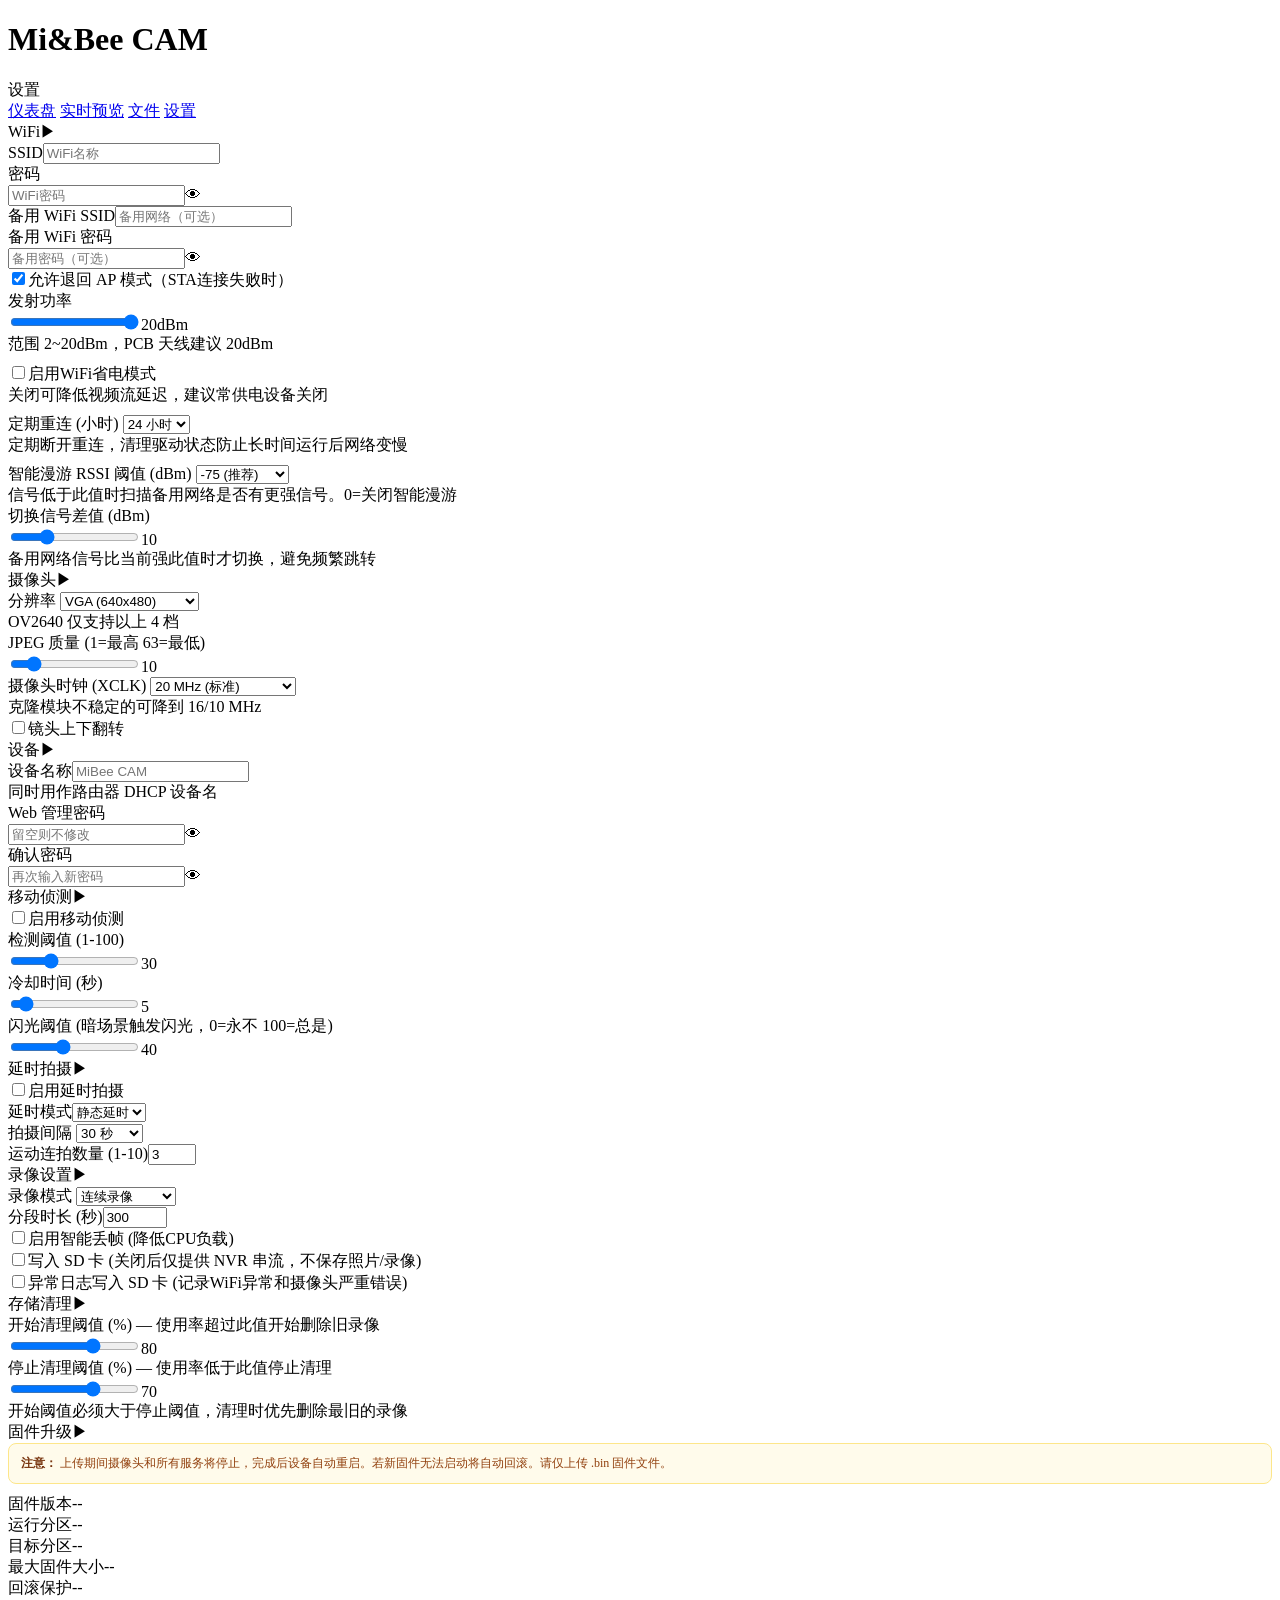
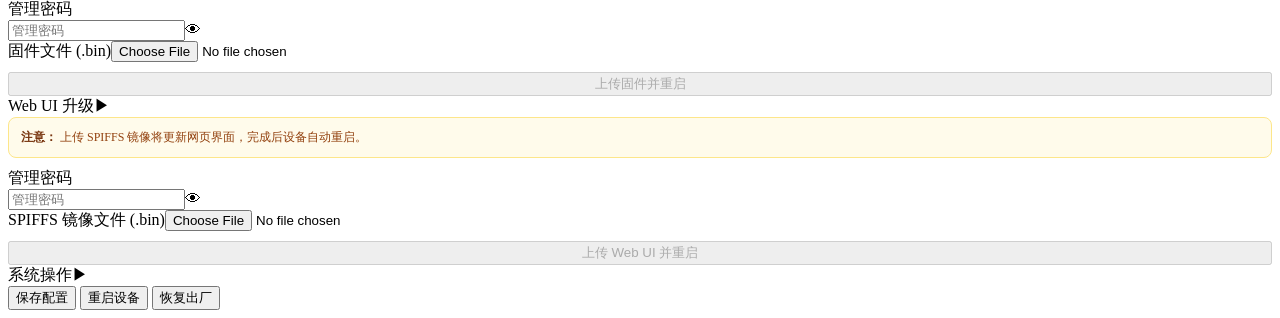
==== commit b6ab8903: "feat(web): replace SPA with board-specific MPA + fix capture deadlock Frontend redesign: - Replace h" ====
--- a/main/web_ui/config.html
+++ b/main/web_ui/config.html
@@ -4,80 +4,26 @@
 <meta charset="UTF-8">
 <meta name="viewport" content="width=device-width,initial-scale=1">
 <title>Mi&amp;Bee CAM 设置</title>
+<link rel="stylesheet" href="/style.css">
 <style>
-*{margin:0;padding:0;box-sizing:border-box}
-:root{--c:#0D9488;--cd:#0F766E;--bg:#F8FAFB;--card:#fff;--t:#1E293B;--t2:#64748B;--bdr:#E2E8F0}
-body{font-family:-apple-system,"PingFang SC","Microsoft YaHei","Segoe UI",sans-serif;background:var(--bg);color:var(--t);font-size:14px}
-.hdr{background:linear-gradient(135deg,#0F766E,#0D9488);color:#fff;padding:12px 16px;display:flex;align-items:center;gap:10px}
-.hdr h1{font-size:17px;font-weight:700}
-.hdr .sub{font-size:12px;opacity:.75;margin-left:auto}
-.nav{background:var(--card);border-bottom:1px solid var(--bdr);display:flex}
-.nav a{flex:1;text-align:center;padding:10px 0;font-size:13px;color:var(--t2);text-decoration:none;border-bottom:2px solid transparent;transition:all .15s}
-.nav a.act{color:var(--c);border-bottom-color:var(--c);font-weight:600}
-.nav a:hover{background:#F1F5F9}
-.main{padding:12px;max-width:600px;margin:0 auto;padding-bottom:20px}
-/* Collapsible section */
-.sec{background:var(--card);border-radius:10px;margin-bottom:10px;box-shadow:0 1px 3px rgba(0,0,0,.06);overflow:hidden}
-.sec-h{display:flex;align-items:center;justify-content:space-between;padding:12px 16px;cursor:pointer;user-select:none;transition:background .15s}
-.sec-h:hover{background:#F8FAFB}
-.sec-h .sec-t{font-size:14px;font-weight:600;color:var(--t)}
-.sec-h .sec-arrow{font-size:12px;color:var(--t2);transition:transform .2s}
-.sec.open .sec-arrow{transform:rotate(90deg)}
-.sec-b{display:none;padding:0 16px 14px;border-top:1px solid var(--bdr)}
-.sec.open .sec-b{display:block}
-/* Form elements */
-.fld{margin-bottom:10px}
-.fld:last-child{margin-bottom:0}
-.fld label{display:block;font-size:13px;color:var(--t2);margin-bottom:4px;font-weight:500}
-.fld input[type="text"],.fld input[type="password"],.fld input[type="number"],.fld select{width:100%;padding:8px 10px;border:1px solid var(--bdr);border-radius:6px;font-size:14px;font-family:inherit;background:#FAFBFC;color:var(--t)}
-.fld input:focus,.fld select:focus{outline:none;border-color:var(--c);background:#fff}
-.fld input[type="checkbox"]{margin-right:6px;transform:scale(1.2);vertical-align:middle}
-.range-r{display:flex;align-items:center;gap:10px}
-.range-r input[type="range"]{flex:1}
-.range-v{min-width:36px;text-align:center;font-weight:700;color:var(--c);font-size:15px}
-.chk-r{display:flex;align-items:center;margin-bottom:10px}
-.chk-r label{margin-bottom:0;font-size:14px;color:var(--t);cursor:pointer}
-.hint{font-size:12px;color:var(--t2);margin-top:2px}
-.btn-row{display:flex;gap:10px;margin-top:14px;flex-wrap:wrap}
-.btn{padding:10px 20px;border:none;border-radius:6px;font-size:14px;font-weight:600;cursor:pointer;font-family:inherit;transition:background .15s}
-.btn:disabled{opacity:.5;cursor:not-allowed}
-.btn-sv{background:var(--c);color:#fff}
-.btn-sv:hover{background:var(--cd)}
-.btn-rb{background:#D97706;color:#fff}
-.btn-rb:hover{background:#B45309}
-.btn-rs{background:#DC2626;color:#fff}
-.btn-rs:hover{background:#B91C1C}
-.pw-w{position:relative}
-.pw-w input{padding-right:36px}
-.pw-w .eye{position:absolute;right:6px;top:50%;transform:translateY(-50%);cursor:pointer;user-select:none;font-size:16px;color:var(--t2);line-height:1}
-.toast{position:fixed;top:16px;left:50%;transform:translateX(-50%);padding:10px 24px;border-radius:8px;font-size:14px;z-index:100;opacity:0;transition:opacity .3s;pointer-events:none;font-weight:500}
-.toast.show{opacity:1}
-.toast.ok{background:var(--c);color:#fff}
-.toast.err{background:#DC2626;color:#fff}
-/* OTA styles */
+/* 设置页专属：OTA 进度 + 重启遮罩 */
 .ota-warn{background:#FFFBEB;border:1px solid #FDE68A;border-radius:8px;padding:10px 12px;font-size:12px;color:#92400E;line-height:1.6;margin-bottom:10px}
 .ota-warn b{color:#78350F}
 .ota-msg{padding:10px 12px;border-radius:8px;font-size:13px;margin-bottom:10px;display:none;line-height:1.5}
-.ota-msg.ok{background:#ECFDF5;color:#059669;display:block}
-.ota-msg.err{background:#FEF2F2;color:#DC2626;display:block}
+.ota-msg.ok{background:#ECFDF5;color:var(--grn);display:block}
+.ota-msg.err{background:#FEF2F2;color:var(--red);display:block}
 .ota-msg.info{background:#EFF6FF;color:#2563EB;display:block}
 .ota-bar-w{background:#E2E8F0;border-radius:4px;height:10px;margin:8px 0;overflow:hidden}
 .ota-bar-f{height:100%;border-radius:4px;transition:width .3s;background:var(--c);width:0%}
 .ota-bar-t{font-size:12px;color:var(--t2);text-align:center;margin-top:2px}
-.ota-row{display:flex;justify-content:space-between;padding:4px 0;font-size:13px;border-bottom:1px solid #F1F5F9}
-.ota-row:last-child{border-bottom:none}
-.ota-row .l{color:var(--t2)}
-.ota-row .v{font-weight:500;color:var(--t);text-align:right;max-width:60%;word-break:break-all}
 .ota-badge{display:inline-block;padding:2px 8px;border-radius:10px;font-size:11px;font-weight:600}
-.ota-badge.g{background:#ECFDF5;color:#059669}
-.ota-badge.y{background:#FFFBEB;color:#D97706}
+.ota-badge.g{background:#ECFDF5;color:var(--grn)}
+.ota-badge.y{background:#FFFBEB;color:var(--yel)}
 .reboot-overlay{position:fixed;top:0;left:0;right:0;bottom:0;background:rgba(0,0,0,.6);display:none;align-items:center;justify-content:center;z-index:999}
 .reboot-box{background:#fff;border-radius:12px;padding:24px 30px;text-align:center;max-width:320px}
 .reboot-box .ico{font-size:36px;margin-bottom:8px}
 .reboot-box h3{font-size:16px;margin-bottom:6px}
 .reboot-box p{font-size:13px;color:var(--t2);line-height:1.5}
-.spinner{width:32px;height:32px;border:3px solid #E2E8F0;border-top-color:var(--c);border-radius:50%;animation:spin 1s linear infinite;margin:12px auto}
-@keyframes spin{to{transform:rotate(360deg)}}
 </style>
 </head>
 <body>
@@ -95,19 +41,15 @@
 
 <!-- WiFi -->
 <div class="sec open" id="secWifi">
-<div class="sec-h" onclick="toggleSec('secWifi')">
-<span class="sec-t">WiFi</span>
-<span class="sec-arrow">&#9654;</span>
-</div>
+<div class="sec-h" onclick="toggleSec('secWifi')"><span class="sec-t">WiFi</span><span class="sec-arrow">&#9654;</span></div>
 <div class="sec-b">
 <div class="fld"><label>SSID</label><input type="text" id="wifi_ssid" placeholder="WiFi名称"></div>
 <div class="fld"><label>密码</label><div class="pw-w"><input type="password" id="wifi_pass" placeholder="WiFi密码"><span class="eye" onclick="togPw(this)">&#128065;</span></div></div>
 <div class="fld"><label>备用 WiFi SSID</label><input type="text" id="wifi_ssid_2" placeholder="备用网络（可选）"></div>
 <div class="fld"><label>备用 WiFi 密码</label><div class="pw-w"><input type="password" id="wifi_pass_2" placeholder="备用密码（可选）"><span class="eye" onclick="togPw(this)">&#128065;</span></div></div>
 <div class="chk-r"><input type="checkbox" id="allow_ap_fallback" checked><label for="allow_ap_fallback">允许退回 AP 模式（STA连接失败时）</label></div>
-<div class="fld"><label>发射功率</label>
-<div class="range-r"><input type="range" id="wifi_tx_power" min="8" max="80" step="4" value="80"><span class="range-v" id="txVal">20dBm</span></div></div>
-<div class="hint">范围 2~20dBm，外置天线建议 20dBm</div>
+<div class="fld"><label>发射功率</label><div class="range-r"><input type="range" id="wifi_tx_power" min="8" max="80" step="4" value="80"><span class="range-v" id="txVal">20dBm</span></div></div>
+<div class="hint">范围 2~20dBm，PCB 天线建议 20dBm</div>
 <div class="chk-r" style="margin-top:8px"><input type="checkbox" id="wifi_power_save"><label for="wifi_power_save">启用WiFi省电模式</label></div>
 <div class="hint">关闭可降低视频流延迟，建议常供电设备关闭</div>
 <div class="fld" style="margin-top:8px"><label>定期重连 (小时)</label>
@@ -120,7 +62,7 @@
 <option value="48">48 小时</option>
 <option value="168">7 天</option>
 </select></div>
-<div class="hint">定期断开重连 WiFi，清理驱动状态防止长时间运行后网络变慢</div>
+<div class="hint">定期断开重连，清理驱动状态防止长时间运行后网络变慢</div>
 <div class="fld" style="margin-top:8px"><label>智能漫游 RSSI 阈值 (dBm)</label>
 <select id="wifi_roam_rssi_threshold">
 <option value="0">关闭</option>
@@ -130,48 +72,42 @@
 <option value="-80">-80</option>
 <option value="-85">-85 (不敏感)</option>
 </select></div>
-<div class="hint">信号低于此值时，扫描备用网络是否有更强的信号。0=关闭智能漫游</div>
-<div class="fld"><label>切换信号差值 (dBm)</label>
-<div class="range-r"><input type="range" id="wifi_roam_rssi_gap" min="3" max="30" step="1" value="10"><span class="range-v" id="gapVal">10</span></div></div>
-<div class="hint">备用网络信号比当前强此值时才切换，避免频繁跳转。建议 8~15 dBm</div>
+<div class="hint">信号低于此值时扫描备用网络是否有更强信号。0=关闭智能漫游</div>
+<div class="fld"><label>切换信号差值 (dBm)</label><div class="range-r"><input type="range" id="wifi_roam_rssi_gap" min="3" max="30" step="1" value="10"><span class="range-v" id="gapVal">10</span></div></div>
+<div class="hint">备用网络信号比当前强此值时才切换，避免频繁跳转</div>
 </div>
 </div>
 
 <!-- Camera -->
 <div class="sec" id="secCam">
-<div class="sec-h" onclick="toggleSec('secCam')">
-<span class="sec-t">摄像头</span>
-<span class="sec-arrow">&#9654;</span>
-</div>
+<div class="sec-h" onclick="toggleSec('secCam')"><span class="sec-t">摄像头</span><span class="sec-arrow">&#9654;</span></div>
 <div class="sec-b">
 <div class="fld"><label>分辨率</label>
-<select id="resolution">
+<select id="cam_framesize">
 <option value="0">VGA (640x480)</option>
 <option value="1">SVGA (800x600)</option>
 <option value="2">XGA (1024x768)</option>
 <option value="3">UXGA (1600x1200)</option>
 </select></div>
-<div class="fld"><label>JPEG 质量 (1=最高 63=最低)</label>
-<div class="range-r"><input type="range" id="jpeg_quality" min="1" max="63" value="10"><span class="range-v" id="qVal">10</span></div></div>
+<div class="hint">OV2640 仅支持以上 4 档</div>
+<div class="fld"><label>JPEG 质量 (1=最高 63=最低)</label><div class="range-r"><input type="range" id="cam_quality" min="1" max="63" value="10"><span class="range-v" id="qVal">10</span></div></div>
 <div class="fld"><label>摄像头时钟 (XCLK)</label>
 <select id="xclk_freq">
 <option value="20">20 MHz (标准)</option>
 <option value="16">16 MHz</option>
 <option value="10">10 MHz (兼容片稳定)</option>
 </select></div>
-<div class="chk-r"><input type="checkbox" id="vflip"><label for="vflip">镜头上下翻转</label></div>
+<div class="hint">克隆模块不稳定的可降到 16/10 MHz</div>
+<div class="chk-r"><input type="checkbox" id="cam_vflip"><label for="cam_vflip">镜头上下翻转</label></div>
 </div>
 </div>
 
 <!-- Device -->
 <div class="sec" id="secDev">
-<div class="sec-h" onclick="toggleSec('secDev')">
-<span class="sec-t">设备</span>
-<span class="sec-arrow">&#9654;</span>
-</div>
-<div class="sec-b">
-<div class="fld"><label>设备名称</label><input type="text" id="device_name" placeholder="Mi&Bee CAM"></div>
-<div class="hint">此名称也会用作路由器 DHCP 设备名（取代默认的 espressif）</div>
+<div class="sec-h" onclick="toggleSec('secDev')"><span class="sec-t">设备</span><span class="sec-arrow">&#9654;</span></div>
+<div class="sec-b">
+<div class="fld"><label>设备名称</label><input type="text" id="device_name" placeholder="MiBee CAM"></div>
+<div class="hint">同时用作路由器 DHCP 设备名</div>
 <div class="fld"><label>Web 管理密码</label><div class="pw-w"><input type="password" id="web_password" placeholder="留空则不修改"><span class="eye" onclick="togPw(this)">&#128065;</span></div></div>
 <div class="fld"><label>确认密码</label><div class="pw-w"><input type="password" id="web_password_confirm" placeholder="再次输入新密码"><span class="eye" onclick="togPw(this)">&#128065;</span></div></div>
 </div>
@@ -179,27 +115,18 @@
 
 <!-- Motion Detection -->
 <div class="sec" id="secMotion">
-<div class="sec-h" onclick="toggleSec('secMotion')">
-<span class="sec-t">移动侦测</span>
-<span class="sec-arrow">&#9654;</span>
-</div>
+<div class="sec-h" onclick="toggleSec('secMotion')"><span class="sec-t">移动侦测</span><span class="sec-arrow">&#9654;</span></div>
 <div class="sec-b">
 <div class="chk-r"><input type="checkbox" id="motion_enabled"><label for="motion_enabled">启用移动侦测</label></div>
-<div class="fld"><label>检测阈值 (1-100)</label>
-<div class="range-r"><input type="range" id="motion_threshold" min="1" max="100" value="30"><span class="range-v" id="mtVal">30</span></div></div>
-<div class="fld"><label>冷却时间 (秒)</label>
-<div class="range-r"><input type="range" id="motion_cooldown" min="1" max="60" value="5"><span class="range-v" id="mcVal">5</span></div></div>
-<div class="fld"><label>闪光阈值 (暗场景触发闪光，0=永不 100=总是)</label>
-<div class="range-r"><input type="range" id="flash_threshold" min="0" max="100" value="40"><span class="range-v" id="ftVal">40</span></div></div>
+<div class="fld"><label>检测阈值 (1-100)</label><div class="range-r"><input type="range" id="motion_threshold" min="1" max="100" value="30"><span class="range-v" id="mtVal">30</span></div></div>
+<div class="fld"><label>冷却时间 (秒)</label><div class="range-r"><input type="range" id="motion_cooldown" min="1" max="60" value="5"><span class="range-v" id="mcVal">5</span></div></div>
+<div class="fld"><label>闪光阈值 (暗场景触发闪光，0=永不 100=总是)</label><div class="range-r"><input type="range" id="flash_threshold" min="0" max="100" value="40"><span class="range-v" id="ftVal">40</span></div></div>
 </div>
 </div>
 
 <!-- Timelapse -->
 <div class="sec" id="secTimelapse">
-<div class="sec-h" onclick="toggleSec('secTimelapse')">
-<span class="sec-t">延时拍摄</span>
-<span class="sec-arrow">&#9654;</span>
-</div>
+<div class="sec-h" onclick="toggleSec('secTimelapse')"><span class="sec-t">延时拍摄</span><span class="sec-arrow">&#9654;</span></div>
 <div class="sec-b">
 <div class="chk-r"><input type="checkbox" id="timelapse_enabled"><label for="timelapse_enabled">启用延时拍摄</label></div>
 <div class="fld"><label>延时模式</label><select id="timelapse_mode"><option value="0">静态延时</option><option value="1">动态延时</option></select></div>
@@ -220,17 +147,13 @@
 <option value="1800">30 分钟</option>
 <option value="3600">60 分钟</option>
 </select></div>
-<div class="fld"><label>运动连拍数量 (1-10)</label>
-<input type="number" id="timelapse_burst_count" min="1" max="10" value="3"></div>
+<div class="fld"><label>运动连拍数量 (1-10)</label><input type="number" id="timelapse_burst_count" min="1" max="10" value="3"></div>
 </div>
 </div>
 
 <!-- Recording -->
 <div class="sec" id="secRec">
-<div class="sec-h" onclick="toggleSec('secRec')">
-<span class="sec-t">录像设置</span>
-<span class="sec-arrow">&#9654;</span>
-</div>
+<div class="sec-h" onclick="toggleSec('secRec')"><span class="sec-t">录像设置</span><span class="sec-arrow">&#9654;</span></div>
 <div class="sec-b">
 <div class="fld"><label>录像模式</label>
 <select id="record_mode">
@@ -238,8 +161,7 @@
 <option value="1">延时录像</option>
 <option value="2">动态延时录像</option>
 </select></div>
-<div class="fld"><label>分段时长 (秒)</label>
-<input type="number" id="record_segment_sec" min="60" max="3600" step="60" value="300"></div>
+<div class="fld"><label>分段时长 (秒)</label><input type="number" id="record_segment_sec" min="60" max="3600" step="60" value="300"></div>
 <div class="chk-r"><input type="checkbox" id="frame_drop_enabled"><label for="frame_drop_enabled">启用智能丢帧 (降低CPU负载)</label></div>
 <div class="chk-r"><input type="checkbox" id="save_to_sd"><label for="save_to_sd">写入 SD 卡 (关闭后仅提供 NVR 串流，不保存照片/录像)</label></div>
 <div class="chk-r"><input type="checkbox" id="sd_log_enabled"><label for="sd_log_enabled">异常日志写入 SD 卡 (记录WiFi异常和摄像头严重错误)</label></div>
@@ -248,39 +170,27 @@
 
 <!-- Storage Cleanup -->
 <div class="sec" id="secCleanup">
-<div class="sec-h" onclick="toggleSec('secCleanup')">
-<span class="sec-t">存储清理</span>
-<span class="sec-arrow">&#9654;</span>
-</div>
-<div class="sec-b">
-<div class="fld"><label>开始清理阈值 (%) — 使用率超过此值开始删除旧录像</label>
-<div class="range-r"><input type="range" id="cleanup_low_pct" min="50" max="95" step="5" value="80"><span class="range-v" id="clVal">80</span></div></div>
-<div class="fld"><label>停止清理阈值 (%) — 使用率低于此值停止清理</label>
-<div class="range-r"><input type="range" id="cleanup_high_pct" min="30" max="90" step="5" value="70"><span class="range-v" id="chVal">70</span></div></div>
-<div class="hint">开始阈值必须大于停止阈值，清理时优先删除最旧的录像文件</div>
-</div>
-</div>
-
-<!-- Firmware Upgrade -->
+<div class="sec-h" onclick="toggleSec('secCleanup')"><span class="sec-t">存储清理</span><span class="sec-arrow">&#9654;</span></div>
+<div class="sec-b">
+<div class="fld"><label>开始清理阈值 (%) — 使用率超过此值开始删除旧录像</label><div class="range-r"><input type="range" id="cleanup_low_pct" min="50" max="95" step="5" value="80"><span class="range-v" id="clVal">80</span></div></div>
+<div class="fld"><label>停止清理阈值 (%) — 使用率低于此值停止清理</label><div class="range-r"><input type="range" id="cleanup_high_pct" min="30" max="90" step="5" value="70"><span class="range-v" id="chVal">70</span></div></div>
+<div class="hint">开始阈值必须大于停止阈值，清理时优先删除最旧的录像</div>
+</div>
+</div>
+
+<!-- Firmware Upgrade (OTA) -->
 <div class="sec" id="secOta">
-<div class="sec-h" onclick="toggleSec('secOta')">
-<span class="sec-t">固件升级</span>
-<span class="sec-arrow">&#9654;</span>
-</div>
-<div class="sec-b">
-<div class="ota-warn">
-<b>注意：</b> 上传期间摄像头和所有服务将停止，完成后设备将自动重启。如果新固件无法启动，将自动回滚。请仅上传 .bin 固件文件。
-</div>
-<div class="ota-row"><span class="l">固件版本</span><span class="v" id="fwVer">--</span></div>
-<div class="ota-row"><span class="l">运行分区</span><span class="v" id="runPart">--</span></div>
-<div class="ota-row"><span class="l">目标分区</span><span class="v" id="nextPart">--</span></div>
-<div class="ota-row"><span class="l">最大固件大小</span><span class="v" id="maxSize">--</span></div>
-<div class="ota-row"><span class="l">回滚保护</span><span class="v" id="rollback">--</span></div>
+<div class="sec-h" onclick="toggleSec('secOta')"><span class="sec-t">固件升级</span><span class="sec-arrow">&#9654;</span></div>
+<div class="sec-b">
+<div class="ota-warn"><b>注意：</b> 上传期间摄像头和所有服务将停止，完成后设备自动重启。若新固件无法启动将自动回滚。请仅上传 .bin 固件文件。</div>
+<div class="row"><span class="l">固件版本</span><span class="v" id="fwVer">--</span></div>
+<div class="row"><span class="l">运行分区</span><span class="v" id="runPart">--</span></div>
+<div class="row"><span class="l">目标分区</span><span class="v" id="nextPart">--</span></div>
+<div class="row"><span class="l">最大固件大小</span><span class="v" id="maxSize">--</span></div>
+<div class="row"><span class="l">回滚保护</span><span class="v" id="rollback">--</span></div>
 <div id="otaMsg" class="ota-msg"></div>
-<div class="fld"><label>管理密码</label>
-<div class="pw-w"><input type="password" id="otaPw" placeholder="默认: admin"><span class="eye" onclick="togPw(this)">&#128065;</span></div></div>
-<div class="fld"><label>固件文件 (.bin)</label>
-<input type="file" id="otaFile" accept=".bin"></div>
+<div class="fld"><label>管理密码</label><div class="pw-w"><input type="password" id="otaPw" placeholder="管理密码"><span class="eye" onclick="togPw(this)">&#128065;</span></div></div>
+<div class="fld"><label>固件文件 (.bin)</label><input type="file" id="otaFile" accept=".bin"></div>
 <div id="otaProgWrap" style="display:none">
 <div class="ota-bar-w"><div class="ota-bar-f" id="otaProgBar"></div></div>
 <div class="ota-bar-t" id="otaProgTxt">0%</div>
@@ -289,21 +199,14 @@
 </div>
 </div>
 
-<!-- Web UI Upgrade -->
+<!-- Web UI Upgrade (SPIFFS) -->
 <div class="sec" id="secSpiffs">
-<div class="sec-h" onclick="toggleSec('secSpiffs')">
-<span class="sec-t">Web UI 升级</span>
-<span class="sec-arrow">&#9654;</span>
-</div>
-<div class="sec-b">
-<div class="ota-warn">
-<b>注意：</b> 上传 SPIFFS 镜像将更新网页界面。上传完成后设备将自动重启。
-</div>
+<div class="sec-h" onclick="toggleSec('secSpiffs')"><span class="sec-t">Web UI 升级</span><span class="sec-arrow">&#9654;</span></div>
+<div class="sec-b">
+<div class="ota-warn"><b>注意：</b> 上传 SPIFFS 镜像将更新网页界面，完成后设备自动重启。</div>
 <div id="spiffsMsg" class="ota-msg"></div>
-<div class="fld"><label>管理密码</label>
-<div class="pw-w"><input type="password" id="spiffsPw" placeholder="默认: admin"><span class="eye" onclick="togPw(this)">&#128065;</span></div></div>
-<div class="fld"><label>SPIFFS 镜像文件 (.bin)</label>
-<input type="file" id="spiffsFile" accept=".bin"></div>
+<div class="fld"><label>管理密码</label><div class="pw-w"><input type="password" id="spiffsPw" placeholder="管理密码"><span class="eye" onclick="togPw(this)">&#128065;</span></div></div>
+<div class="fld"><label>SPIFFS 镜像文件 (.bin)</label><input type="file" id="spiffsFile" accept=".bin"></div>
 <div id="spiffsProgWrap" style="display:none">
 <div class="ota-bar-w"><div class="ota-bar-f" id="spiffsProgBar"></div></div>
 <div class="ota-bar-t" id="spiffsProgTxt">0%</div>
@@ -314,10 +217,7 @@
 
 <!-- System Operations -->
 <div class="sec open" id="secSys">
-<div class="sec-h" onclick="toggleSec('secSys')">
-<span class="sec-t">系统操作</span>
-<span class="sec-arrow">&#9654;</span>
-</div>
+<div class="sec-h" onclick="toggleSec('secSys')"><span class="sec-t">系统操作</span><span class="sec-arrow">&#9654;</span></div>
 <div class="sec-b">
 <div class="btn-row">
 <button class="btn btn-sv" onclick="saveConfig()">保存配置</button>
@@ -347,26 +247,18 @@
 function getPw(){return localStorage.getItem('cam_password')||''}
 function setPw(p){localStorage.setItem('cam_password',p)}
 function authH(){var p=getPw();return p?{'X-Password':p}:{}}
-function authFetch(u,o){o=o||{};o.headers=Object.assign({},o.headers||{},authH());return fetchWithTimeout(u,o).then(function(r){if(r.status===401){setPw('');loginDialog();throw new Error('Unauthorized')}return r})}
-function loginDialog(cb){var p=prompt('请输入管理密码 (默认: admin):');if(!p){showToast('需要密码才能操作',true);return};fetch('/api/auth',{headers:{'X-Password':p}}).then(function(r){if(r.ok){setPw(p);if(cb)cb()}else{alert('密码错误');loginDialog(cb)}})}
+function authFetch(u,o){o=o||{};o.headers=Object.assign({},o.headers||{},authH());return fetchT(u,o).then(function(r){if(r.status===401){setPw('');loginDialog();throw new Error('Unauthorized')}return r})}
+function loginDialog(cb){var p=prompt('请输入管理密码:');if(!p){showToast('需要密码才能操作',true);return};fetch('/api/auth',{headers:{'X-Password':p}}).then(function(r){if(r.ok){setPw(p);if(cb)cb()}else{alert('密码错误');loginDialog(cb)}})}
 function requireAuth(cb){if(getPw())cb();else loginDialog(cb)}
 function togPw(el){var i=el.previousElementSibling;if(i.type==='password'){i.type='text';el.textContent='\uD83D\uDC41'}else{i.type='password';el.textContent='\uD83D\uDC40'}}
-var fetchWithTimeout=function(url,opts,ms){
-  opts=opts||{};ms=ms||15000;
-  var ctrl=new AbortController();
-  var to=setTimeout(function(){ctrl.abort()},ms);
-  opts.signal=ctrl.signal;
-  return fetch(url,opts).then(function(r){clearTimeout(to);return r},function(e){clearTimeout(to);throw e});
-};
-
-/* Collapsible sections */
-function toggleSec(id){
-  var el=$(id);if(!el)return;
-  el.classList.toggle('open');
-}
-
-/* Range sliders */
-$('jpeg_quality').oninput=function(){$('qVal').textContent=this.value};
+function fetchT(url,opts,ms){opts=opts||{};ms=ms||15000;var c=new AbortController();var t=setTimeout(function(){c.abort()},ms);opts.signal=c.signal;return fetch(url,opts).then(function(r){clearTimeout(t);return r},function(e){clearTimeout(t);throw e})}
+function fmtB(b){if(b<1024)return b+'B';if(b<1048576)return(b/1024).toFixed(1)+'KB';return(b/1048576).toFixed(1)+'MB'}
+
+/* 折叠分组 */
+function toggleSec(id){var el=$(id);if(el)el.classList.toggle('open')}
+
+/* 滑块实时数值 */
+$('cam_quality').oninput=function(){$('qVal').textContent=this.value};
 $('motion_threshold').oninput=function(){$('mtVal').textContent=this.value};
 $('motion_cooldown').oninput=function(){$('mcVal').textContent=this.value};
 $('wifi_tx_power').oninput=function(){$('txVal').textContent=(this.value*0.25).toFixed(1)+'dBm'};
@@ -374,130 +266,118 @@
 $('cleanup_low_pct').oninput=function(){$('clVal').textContent=this.value};
 $('cleanup_high_pct').oninput=function(){$('chVal').textContent=this.value};
 $('wifi_roam_rssi_gap').oninput=function(){$('gapVal').textContent=this.value};
-$('timelapse_mode').addEventListener('change',function(){$('dynamic_fields').style.display=this.value==='1'?'':'none'})
-
-/* Load config */
+$('timelapse_mode').addEventListener('change',function(){$('dynamic_fields').style.display=this.value==='1'?'':'none'});
+
+/* 加载配置 */
 function loadConfig(isRetry){
-fetchWithTimeout('/api/config').then(function(r){return r.json()}).then(function(d){
-if(!d||!d.ok)return;var v=d.data;
-$('wifi_ssid').value=v.wifi_ssid||'';
-$('wifi_ssid_2').value=v.wifi_ssid_2||'';
-$('allow_ap_fallback').checked=!!(v.allow_ap_fallback);
-$('wifi_pass').value=v.wifi_pass||'';
-$('device_name').value=v.device_name||'';
-$('resolution').value=v.resolution!=null?v.resolution:'0';
-$('jpeg_quality').value=v.jpeg_quality||10;$('qVal').textContent=$('jpeg_quality').value;
-$('xclk_freq').value=v.xclk_freq_mhz||20;
-$('web_password').value='';
-$('motion_enabled').checked=(v.motion_threshold>0);
-$('motion_threshold').value=v.motion_threshold||30;$('mtVal').textContent=$('motion_threshold').value;
-$('vflip').checked=!!v.vflip;
-$('motion_cooldown').value=v.motion_cooldown||5;$('mcVal').textContent=$('motion_cooldown').value;
-$('wifi_tx_power').value=v.wifi_tx_power||80;$('txVal').textContent=(($('wifi_tx_power').value*0.25).toFixed(1))+'dBm';
-$('wifi_power_save').checked=!!(v.wifi_power_save);
-$('wifi_reconnect_hours').value=v.wifi_reconnect_hours!=null?v.wifi_reconnect_hours:24;
-$('wifi_roam_rssi_threshold').value=v.wifi_roam_rssi_threshold!=null?v.wifi_roam_rssi_threshold:-75;
-$('wifi_roam_rssi_gap').value=v.wifi_roam_rssi_gap||10;$('gapVal').textContent=$('wifi_roam_rssi_gap').value;
-$('flash_threshold').value=v.flash_threshold!=null?v.flash_threshold:40;$('ftVal').textContent=$('flash_threshold').value;
-$('timelapse_enabled').checked=!!(v.timelapse_enabled);
-$('timelapse_interval_s').value=v.timelapse_interval_s||30;
-$('timelapse_burst_count').value=v.timelapse_burst_count||3;
-$('timelapse_mode').value=v.timelapse_mode!=null?v.timelapse_mode:'0';
-$('timelapse_min_interval_s').value=v.timelapse_min_interval_s||3;
-$('timelapse_max_interval_s').value=v.timelapse_max_interval_s||300;
-$('timelapse_decay_factor').value=v.timelapse_decay_factor||2;
-$('timelapse_decay_period_s').value=v.timelapse_decay_period_s||10;
-$('dynamic_fields').style.display=v.timelapse_mode==1?'':'none';
-$('record_mode').value=v.record_mode!=null?v.record_mode:'0';
-$('record_segment_sec').value=v.record_segment_sec||300;
-$('frame_drop_enabled').checked=!!(v.frame_drop_enabled);
-$('save_to_sd').checked=(v.save_to_sd==1);
-$('sd_log_enabled').checked=v.sd_log_enabled==1;
-$('cleanup_low_pct').value=v.cleanup_low_pct!=null?v.cleanup_low_pct:80;$('clVal').textContent=$('cleanup_low_pct').value;
-$('cleanup_high_pct').value=v.cleanup_high_pct!=null?v.cleanup_high_pct:70;$('chVal').textContent=$('cleanup_high_pct').value;
-}).catch(function(e){if(!isRetry){console.warn('Load config failed, retrying...',e);setTimeout(function(){loadConfig(true)},1500)}else{console.error('Load config failed:',e)}});
-}
-
-/* Save config */
+  fetchT('/api/config').then(function(r){return r.json()}).then(function(d){
+    if(!d||!d.ok)return;var v=d.data;
+    $('wifi_ssid').value=v.wifi_ssid||'';
+    $('wifi_ssid_2').value=v.wifi_ssid_2||'';
+    $('allow_ap_fallback').checked=!!(v.allow_ap_fallback);
+    $('device_name').value=v.device_name||'';
+    $('cam_framesize').value=v.cam_framesize!=null?v.cam_framesize:'0';
+    $('cam_quality').value=v.cam_quality!=null?v.cam_quality:10;$('qVal').textContent=$('cam_quality').value;
+    $('xclk_freq').value=v.xclk_freq_mhz||20;
+    $('web_password').value='';
+    $('motion_enabled').checked=(v.motion_threshold>0);
+    $('motion_threshold').value=v.motion_threshold||30;$('mtVal').textContent=$('motion_threshold').value;
+    $('cam_vflip').checked=!!v.cam_vflip;
+    $('motion_cooldown').value=v.motion_cooldown||5;$('mcVal').textContent=$('motion_cooldown').value;
+    $('wifi_tx_power').value=v.wifi_tx_power||80;$('txVal').textContent=(($('wifi_tx_power').value*0.25).toFixed(1))+'dBm';
+    $('wifi_power_save').checked=!!(v.wifi_power_save);
+    $('wifi_reconnect_hours').value=v.wifi_reconnect_hours!=null?v.wifi_reconnect_hours:24;
+    $('wifi_roam_rssi_threshold').value=v.wifi_roam_rssi_threshold!=null?v.wifi_roam_rssi_threshold:-75;
+    $('wifi_roam_rssi_gap').value=v.wifi_roam_rssi_gap||10;$('gapVal').textContent=$('wifi_roam_rssi_gap').value;
+    $('flash_threshold').value=v.flash_threshold!=null?v.flash_threshold:40;$('ftVal').textContent=$('flash_threshold').value;
+    $('timelapse_enabled').checked=!!(v.timelapse_enabled);
+    $('timelapse_interval_s').value=v.timelapse_interval_s||30;
+    $('timelapse_burst_count').value=v.timelapse_burst_count||3;
+    $('timelapse_mode').value=v.timelapse_mode!=null?v.timelapse_mode:'0';
+    $('timelapse_min_interval_s').value=v.timelapse_min_interval_s||3;
+    $('timelapse_max_interval_s').value=v.timelapse_max_interval_s||300;
+    $('timelapse_decay_factor').value=v.timelapse_decay_factor||2;
+    $('timelapse_decay_period_s').value=v.timelapse_decay_period_s||10;
+    $('dynamic_fields').style.display=v.timelapse_mode==1?'':'none';
+    $('record_mode').value=v.record_mode!=null?v.record_mode:'0';
+    $('record_segment_sec').value=v.record_segment_sec||300;
+    $('frame_drop_enabled').checked=!!v.frame_drop_enabled;
+    $('save_to_sd').checked=(v.save_to_sd==1);
+    $('sd_log_enabled').checked=v.sd_log_enabled==1;
+    $('cleanup_low_pct').value=v.cleanup_low_pct!=null?v.cleanup_low_pct:80;$('clVal').textContent=$('cleanup_low_pct').value;
+    $('cleanup_high_pct').value=v.cleanup_high_pct!=null?v.cleanup_high_pct:70;$('chVal').textContent=$('cleanup_high_pct').value;
+  }).catch(function(e){if(!isRetry){setTimeout(function(){loadConfig(true)},1500)}});
+}
+
+/* 保存配置 */
 function saveConfig(){
-var pw=$('web_password').value,cpw=$('web_password_confirm').value;
-if(pw&&pw!==cpw){showToast('两次输入的密码不一致',true);return}
-var minI=parseInt($('timelapse_min_interval_s').value)||3,maxI=parseInt($('timelapse_max_interval_s').value)||300;
-if(minI>=maxI){showToast('最小间隔必须小于最大间隔',true);return}
-requireAuth(function(){
-var btn=document.querySelector('.btn-sv');if(btn)btn.disabled=true;
-var cfg={
-wifi_ssid:$('wifi_ssid').value,
-wifi_pass:$('wifi_pass').value,
-wifi_ssid_2:$('wifi_ssid_2').value,
-allow_ap_fallback:$('allow_ap_fallback').checked?1:0,
-device_name:$('device_name').value,
-resolution:parseInt($('resolution').value),
-jpeg_quality:parseInt($('jpeg_quality').value),
-xclk_freq_mhz:parseInt($('xclk_freq').value)||20,
-motion_enabled:$('motion_enabled').checked,
-motion_threshold:parseInt($('motion_threshold').value),
-motion_cooldown:parseInt($('motion_cooldown').value)||5,
-vflip:$('vflip').checked?1:0,
-wifi_tx_power:parseInt($('wifi_tx_power').value)||80,
-wifi_power_save:$('wifi_power_save').checked?1:0,
-wifi_reconnect_hours:parseInt($('wifi_reconnect_hours').value)||0,
-wifi_roam_rssi_threshold:parseInt($('wifi_roam_rssi_threshold').value)||0,
-wifi_roam_rssi_gap:parseInt($('wifi_roam_rssi_gap').value)||10,
-flash_threshold:parseInt($('flash_threshold').value)||40,
-timelapse_enabled:$('timelapse_enabled').checked?1:0,
-timelapse_interval_s:parseInt($('timelapse_interval_s').value)||30,
-timelapse_burst_count:parseInt($('timelapse_burst_count').value)||3,
-timelapse_mode:parseInt($('timelapse_mode').value)||0,
-timelapse_min_interval_s:parseInt($('timelapse_min_interval_s').value)||3,
-timelapse_max_interval_s:parseInt($('timelapse_max_interval_s').value)||300,
-timelapse_decay_factor:parseInt($('timelapse_decay_factor').value)||2,
-timelapse_decay_period_s:parseInt($('timelapse_decay_period_s').value)||10,
-record_mode:parseInt($('record_mode').value)||0,
-record_segment_sec:parseInt($('record_segment_sec').value)||300,
-frame_drop_enabled:$('frame_drop_enabled').checked?1:0,
-save_to_sd:$('save_to_sd').checked?1:0,
-sd_log_enabled:$('sd_log_enabled').checked?1:0,
-cleanup_low_pct:parseInt($('cleanup_low_pct').value)||80,
-cleanup_high_pct:parseInt($('cleanup_high_pct').value)||70
-};
-if(pw)cfg.web_password=pw;
-var wp2=$('wifi_pass_2').value;
-if(wp2)cfg.wifi_pass_2=wp2;
-authFetch('/api/config',{method:'POST',headers:{'Content-Type':'application/json'},body:JSON.stringify(cfg)}).then(function(r){return r.json()}).then(function(d){
-if(d&&d.ok){showToast('配置已保存');$('web_password_confirm').value=''}
-else showToast('保存失败: '+(d.error||'未知错误'),true);
-}).catch(function(e){showToast('保存失败',true);console.error(e)}).finally(function(){if(btn)btn.disabled=false});
-});
+  var pw=$('web_password').value,cpw=$('web_password_confirm').value;
+  if(pw&&pw!==cpw){showToast('两次输入的密码不一致',true);return}
+  var minI=parseInt($('timelapse_min_interval_s').value)||3,maxI=parseInt($('timelapse_max_interval_s').value)||300;
+  if(minI>=maxI){showToast('最小间隔必须小于最大间隔',true);return}
+  requireAuth(function(){
+    var cfg={
+      wifi_ssid:$('wifi_ssid').value,
+      wifi_pass:$('wifi_pass').value,
+      wifi_ssid_2:$('wifi_ssid_2').value,
+      allow_ap_fallback:$('allow_ap_fallback').checked?1:0,
+      device_name:$('device_name').value,
+      cam_framesize:parseInt($('cam_framesize').value),
+      cam_quality:parseInt($('cam_quality').value),
+      xclk_freq_mhz:parseInt($('xclk_freq').value)||20,
+      motion_enabled:$('motion_enabled').checked,
+      motion_threshold:parseInt($('motion_threshold').value),
+      motion_cooldown:parseInt($('motion_cooldown').value)||5,
+      cam_vflip:$('cam_vflip').checked?1:0,
+      wifi_tx_power:parseInt($('wifi_tx_power').value)||80,
+      wifi_power_save:$('wifi_power_save').checked?1:0,
+      wifi_reconnect_hours:parseInt($('wifi_reconnect_hours').value)||0,
+      wifi_roam_rssi_threshold:parseInt($('wifi_roam_rssi_threshold').value)||0,
+      wifi_roam_rssi_gap:parseInt($('wifi_roam_rssi_gap').value)||10,
+      flash_threshold:parseInt($('flash_threshold').value)||40,
+      timelapse_enabled:$('timelapse_enabled').checked?1:0,
+      timelapse_interval_s:parseInt($('timelapse_interval_s').value)||30,
+      timelapse_burst_count:parseInt($('timelapse_burst_count').value)||3,
+      timelapse_mode:parseInt($('timelapse_mode').value)||0,
+      timelapse_min_interval_s:parseInt($('timelapse_min_interval_s').value)||3,
+      timelapse_max_interval_s:parseInt($('timelapse_max_interval_s').value)||300,
+      timelapse_decay_factor:parseInt($('timelapse_decay_factor').value)||2,
+      timelapse_decay_period_s:parseInt($('timelapse_decay_period_s').value)||10,
+      record_mode:parseInt($('record_mode').value)||0,
+      record_segment_sec:parseInt($('record_segment_sec').value)||300,
+      frame_drop_enabled:$('frame_drop_enabled').checked?1:0,
+      save_to_sd:$('save_to_sd').checked?1:0,
+      sd_log_enabled:$('sd_log_enabled').checked?1:0,
+      cleanup_low_pct:parseInt($('cleanup_low_pct').value)||80,
+      cleanup_high_pct:parseInt($('cleanup_high_pct').value)||70
+    };
+    if(pw)cfg.web_password=pw;
+    var wp2=$('wifi_pass_2').value;if(wp2)cfg.wifi_pass_2=wp2;
+    authFetch('/api/config',{method:'POST',headers:{'Content-Type':'application/json'},body:JSON.stringify(cfg)}).then(function(r){return r.json()}).then(function(d){
+      if(d&&d.ok){showToast('配置已保存');$('web_password_confirm').value=''}
+      else showToast('保存失败: '+(d.error||'未知错误'),true);
+    }).catch(function(){showToast('保存失败',true)});
+  });
 }
 
 function rebootDevice(){
-if(!confirm('确定要重启设备？'))return;
-requireAuth(function(){
-var btn=document.querySelector('.btn-rb');if(btn)btn.disabled=true;
-authFetch('/api/reboot',{method:'POST'}).catch(function(){}).finally(function(){if(btn)btn.disabled=false});
-showToast('设备正在重启...');
-});
-}
-
+  if(!confirm('确定要重启设备？'))return;
+  requireAuth(function(){authFetch('/api/reboot',{method:'POST'}).catch(function(){});showToast('设备正在重启...')});
+}
 function factoryReset(){
-if(!confirm('确定要恢复出厂设置？\n所有配置将被清除，设备将重启。'))return;
-requireAuth(function(){
-var btn=document.querySelector('.btn-rs');if(btn)btn.disabled=true;
-authFetch('/api/reset',{method:'POST'}).then(function(r){return r.json()}).then(function(d){
-if(d&&d.ok)showToast('正在恢复出厂设置...');
-else showToast('操作失败: '+(d.error||'未知错误'),true);
-}).catch(function(e){showToast('操作失败',true);console.error(e)}).finally(function(){if(btn)btn.disabled=false});
-});
-}
-
-/* ---- OTA Firmware Upgrade ---- */
+  if(!confirm('确定要恢复出厂设置？\n所有配置将被清除，设备将重启。'))return;
+  requireAuth(function(){
+    authFetch('/api/reset',{method:'POST'}).then(function(r){return r.json()}).then(function(d){
+      if(d&&d.ok)showToast('正在恢复出厂设置...');else showToast('操作失败: '+(d.error||''),true);
+    }).catch(function(){showToast('操作失败',true)});
+  });
+}
+
+/* ---- OTA 固件升级 ---- */
 var otaInfo=null;
-
 function loadOtaInfo(){
-  fetch('/api/ota/info').then(function(r){return r.json()}).then(function(d){
-    if(!d||!d.ok)return;
-    var v=d.data;otaInfo=v;
+  fetchT('/api/ota/info').then(function(r){return r.json()}).then(function(d){
+    if(!d||!d.ok)return;var v=d.data;otaInfo=v;
     $('fwVer').textContent=v.firmware_version||'--';
     $('runPart').textContent=v.running_partition||'--';
     $('nextPart').textContent=v.next_partition||'--';
@@ -505,190 +385,80 @@
     $('rollback').innerHTML=v.rollback_enabled?'<span class="ota-badge g">已启用</span>':'<span class="ota-badge y">未启用</span>';
   }).catch(function(){});
 }
-
-function fmtB(b){if(b<1024)return b+'B';if(b<1048576)return(b/1024).toFixed(1)+'KB';return(b/1048576).toFixed(1)+'MB'}
-
 function otaShowMsg(t,c){var b=$('otaMsg');b.textContent=t;b.className='ota-msg '+(c||'info')}
 function otaHideMsg(){$('otaMsg').className='ota-msg';$('otaMsg').textContent=''}
-
 $('otaFile').addEventListener('change',function(){
-  var f=this.files[0];
-  if(!f){$('otaBtn').disabled=true;return}
-  if(otaInfo&&otaInfo.max_image_size&&f.size>otaInfo.max_image_size){
-    otaShowMsg('文件大小 '+fmtB(f.size)+' 超过最大允许 '+fmtB(otaInfo.max_image_size),'err');
-    $('otaBtn').disabled=true;return;
-  }
-  otaHideMsg();
-  $('otaBtn').disabled=false;
+  var f=this.files[0];if(!f){$('otaBtn').disabled=true;return}
+  if(otaInfo&&otaInfo.max_image_size&&f.size>otaInfo.max_image_size){otaShowMsg('文件 '+fmtB(f.size)+' 超过最大 '+fmtB(otaInfo.max_image_size),'err');$('otaBtn').disabled=true;return}
+  otaHideMsg();$('otaBtn').disabled=false;
 });
-
 $('otaPw').value=getPw();
-
 function startOtaUpload(){
-  var file=$('otaFile').files[0];
-  if(!file)return;
-  var pw=$('otaPw').value;
-  if(!pw){otaShowMsg('请输入管理密码','err');return}
+  var file=$('otaFile').files[0];if(!file)return;
+  var pw=$('otaPw').value;if(!pw){otaShowMsg('请输入管理密码','err');return}
   fetch('/api/auth',{headers:{'X-Password':pw}}).then(function(r){
     if(!r.ok){otaShowMsg('密码错误','err');return}
-    localStorage.setItem('cam_password',pw);
-    doOtaUpload(file,pw);
-  }).catch(function(){otaShowMsg('密码验证失败，请重试','err')});
-}
-
+    localStorage.setItem('cam_password',pw);doOtaUpload(file,pw);
+  }).catch(function(){otaShowMsg('密码验证失败','err')});
+}
 function doOtaUpload(file,pw){
-  $('otaBtn').disabled=true;
-  $('otaFile').disabled=true;
-  $('otaProgWrap').style.display='block';
+  $('otaBtn').disabled=true;$('otaFile').disabled=true;$('otaProgWrap').style.display='block';
   otaShowMsg('正在上传 '+fmtB(file.size)+'，请勿关闭页面...','info');
-  var xhr=new XMLHttpRequest();
-  xhr.open('POST','/api/ota/upload');
-  xhr.setRequestHeader('X-Password',pw);
-  xhr.upload.onprogress=function(e){
-    if(e.lengthComputable){
-      var pct=Math.round(e.loaded/e.total*100);
-      $('otaProgBar').style.width=pct+'%';
-      $('otaProgTxt').textContent=pct+'% ('+fmtB(e.loaded)+' / '+fmtB(e.total)+')';
-    }
+  var xhr=new XMLHttpRequest();xhr.open('POST','/api/ota/upload');xhr.setRequestHeader('X-Password',pw);
+  xhr.upload.onprogress=function(e){if(e.lengthComputable){var p=Math.round(e.loaded/e.total*100);$('otaProgBar').style.width=p+'%';$('otaProgTxt').textContent=p+'% ('+fmtB(e.loaded)+' / '+fmtB(e.total)+')'}};
+  xhr.onload=function(){
+    if(xhr.status===200){try{var d=JSON.parse(xhr.responseText);if(d&&d.ok){$('otaProgBar').style.width='100%';$('otaProgTxt').textContent='上传完成';showRebootOverlay();return}}catch(e){}otaShowMsg('响应异常: '+xhr.responseText,'err')}
+    else{var em='上传失败 (HTTP '+xhr.status+')';try{var d=JSON.parse(xhr.responseText);if(d&&d.error)em=d.error;}catch(e){}otaShowMsg(em,'err')}
+    $('otaBtn').disabled=false;$('otaFile').disabled=false;$('otaProgWrap').style.display='none';$('otaProgBar').style.width='0%';
   };
-  xhr.onload=function(){
-    if(xhr.status===200){
-      try{var d=JSON.parse(xhr.responseText);if(d&&d.ok){
-        $('otaProgBar').style.width='100%';
-        $('otaProgTxt').textContent='上传完成';
-        showRebootOverlay();
-        return;
-      }}catch(e){}
-      otaShowMsg('上传完成但响应异常: '+xhr.responseText,'err');
-    }else{
-      var em='上传失败 (HTTP '+xhr.status+')';
-      try{var d=JSON.parse(xhr.responseText);if(d&&d.error)em=d.error;}catch(e){}
-      otaShowMsg(em,'err');
-    }
-    resetOtaForm();
-  };
-  xhr.onerror=function(){otaShowMsg('网络错误，上传失败。WiFi信号可能不稳定，请重试。','err');resetOtaForm()};
-  xhr.ontimeout=function(){otaShowMsg('上传超时，请重试','err');resetOtaForm()};
-  xhr.timeout=300000;
-  xhr.send(file);
-}
-
-function resetOtaForm(){
-  $('otaBtn').disabled=false;
-  $('otaFile').disabled=false;
-  $('otaProgWrap').style.display='none';
-  $('otaProgBar').style.width='0%';
-}
-
+  xhr.onerror=function(){otaShowMsg('网络错误，WiFi信号可能不稳定，请重试','err');$('otaBtn').disabled=false;$('otaFile').disabled=false;$('otaProgWrap').style.display='none'};
+  xhr.ontimeout=function(){otaShowMsg('上传超时，请重试','err');$('otaBtn').disabled=false;$('otaFile').disabled=false;$('otaProgWrap').style.display='none'};
+  xhr.timeout=300000;xhr.send(file);
+}
 var rebootStart=0;
-function showRebootOverlay(){
-  $('rebootOv').style.display='flex';
-  rebootStart=Date.now();
-  updateRebootTimer();
-  setTimeout(pollAfterReboot,8000);
-}
-
-function updateRebootTimer(){
-  var el=Math.floor((Date.now()-rebootStart)/1000);
-  $('rebootTimer').textContent='已等待 '+el+' 秒';
-  if($('rebootOv').style.display==='flex')setTimeout(updateRebootTimer,1000);
-}
-
+function showRebootOverlay(){$('rebootOv').style.display='flex';rebootStart=Date.now();updateRebootTimer();setTimeout(pollAfterReboot,8000)}
+function updateRebootTimer(){var el=Math.floor((Date.now()-rebootStart)/1000);$('rebootTimer').textContent='已等待 '+el+' 秒';if($('rebootOv').style.display==='flex')setTimeout(updateRebootTimer,1000)}
 function pollAfterReboot(){
-  fetch('/api/ota/info').then(function(r){
-    if(!r.ok)throw new Error('bad status');
-    return r.json();
-  }).then(function(d){
+  fetch('/api/ota/info').then(function(r){if(!r.ok)throw 0;return r.json()}).then(function(d){
     if(d&&d.ok){
-      $('rebootSpin').style.display='none';
-      $('rebootIco').textContent='✅';
-      $('rebootTitle').textContent='升级成功！';
+      $('rebootSpin').style.display='none';$('rebootIco').textContent='✅';$('rebootTitle').textContent='升级成功！';
       var prev=otaInfo?otaInfo.running_partition:'';
-      $('rebootMsg').textContent='设备已从 '+prev+' 切换到 '+d.data.running_partition+' 分区。页面将在3秒后刷新...';
-      $('rebootTimer').textContent='';
-      setTimeout(function(){location.reload()},3000);
-    }else{
-      setTimeout(pollAfterReboot,3000);
-    }
+      $('rebootMsg').textContent='设备已从 '+prev+' 切换到 '+d.data.running_partition+' 分区。3秒后刷新...';
+      $('rebootTimer').textContent='';setTimeout(function(){location.reload()},3000);
+    }else setTimeout(pollAfterReboot,3000);
   }).catch(function(){
     var el=Math.floor((Date.now()-rebootStart)/1000);
-    if(el>120){
-      $('rebootSpin').style.display='none';
-      $('rebootIco').textContent='⚠';
-      $('rebootTitle').textContent='等待超时';
-      $('rebootMsg').textContent='设备未在2分钟内恢复。可能需要手动检查。';
-      return;
-    }
+    if(el>120){$('rebootSpin').style.display='none';$('rebootIco').textContent='⚠';$('rebootTitle').textContent='等待超时';$('rebootMsg').textContent='设备未在2分钟内恢复，请手动检查';return}
     setTimeout(pollAfterReboot,3000);
   });
 }
 
-window.onload=function(){loadConfig();loadOtaInfo()};
-
-/* ---- SPIFFS Web UI Upgrade ---- */
-$('spiffsFile').addEventListener('change',function(){
-  var f=this.files[0];
-  if(!f){$('spiffsBtn').disabled=true;return}
-  spiffsHideMsg();
-  $('spiffsBtn').disabled=false;
-});
-
+/* ---- SPIFFS Web UI 升级 ---- */
+$('spiffsFile').addEventListener('change',function(){var f=this.files[0];if(!f){$('spiffsBtn').disabled=true;return}$('spiffsBtn').disabled=false});
 $('spiffsPw').value=getPw();
-
 function spiffsShowMsg(t,c){var b=$('spiffsMsg');b.textContent=t;b.className='ota-msg '+(c||'info')}
-function spiffsHideMsg(){$('spiffsMsg').className='ota-msg';$('spiffsMsg').textContent=''}
-
 function startSpiffsUpload(){
-  var file=$('spiffsFile').files[0];
-  if(!file)return;
-  var pw=$('spiffsPw').value;
-  if(!pw){spiffsShowMsg('请输入管理密码','err');return}
+  var file=$('spiffsFile').files[0];if(!file)return;
+  var pw=$('spiffsPw').value;if(!pw){spiffsShowMsg('请输入管理密码','err');return}
   fetch('/api/auth',{headers:{'X-Password':pw}}).then(function(r){
     if(!r.ok){spiffsShowMsg('密码错误','err');return}
     localStorage.setItem('cam_password',pw);
-    doSpiffsUpload(file,pw);
-  }).catch(function(){spiffsShowMsg('密码验证失败，请重试','err')});
-}
-
-function doSpiffsUpload(file,pw){
-  $('spiffsBtn').disabled=true;
-  $('spiffsFile').disabled=true;
-  $('spiffsProgWrap').style.display='block';
-  spiffsShowMsg('正在上传 '+fmtB(file.size)+'，请勿关闭页面...','info');
-  var xhr=new XMLHttpRequest();
-  xhr.open('POST','/api/ota/spiffs');
-  xhr.setRequestHeader('X-Password',pw);
-  xhr.upload.onprogress=function(e){
-    if(e.lengthComputable){
-      var pct=Math.round(e.loaded/e.total*100);
-      $('spiffsProgBar').style.width=pct+'%';
-      $('spiffsProgTxt').textContent=pct+'% ('+fmtB(e.loaded)+' / '+fmtB(e.total)+')';
-    }
-  };
-  xhr.onload=function(){
-    if(xhr.status===200){
-      try{var d=JSON.parse(xhr.responseText);if(d&&d.ok){
-        $('spiffsProgBar').style.width='100%';
-        $('spiffsProgTxt').textContent='上传完成';
-        spiffsShowMsg('Web UI 更新成功，设备正在重启...','ok');
-        setTimeout(function(){location.reload()},5000);
-        return;
-      }}catch(e){}
-      spiffsShowMsg('上传完成但响应异常: '+xhr.responseText,'err');
-    }else{
-      var em='上传失败 (HTTP '+xhr.status+')';
-      try{var d=JSON.parse(xhr.responseText);if(d&&d.error)em=d.error;}catch(e){}
-      spiffsShowMsg(em,'err');
-    }
-    $('spiffsBtn').disabled=false;
-    $('spiffsFile').disabled=false;
-    $('spiffsProgWrap').style.display='none';
-  };
-  xhr.onerror=function(){spiffsShowMsg('网络错误，上传失败。','err');$('spiffsBtn').disabled=false;$('spiffsFile').disabled=false;$('spiffsProgWrap').style.display='none'};
-  xhr.ontimeout=function(){spiffsShowMsg('上传超时，请重试','err');$('spiffsBtn').disabled=false;$('spiffsFile').disabled=false;$('spiffsProgWrap').style.display='none'};
-  xhr.timeout=300000;
-  xhr.send(file);
-}
+    $('spiffsBtn').disabled=true;$('spiffsFile').disabled=true;$('spiffsProgWrap').style.display='block';
+    spiffsShowMsg('正在上传 '+fmtB(file.size)+'...','info');
+    var xhr=new XMLHttpRequest();xhr.open('POST','/api/ota/spiffs');xhr.setRequestHeader('X-Password',pw);
+    xhr.upload.onprogress=function(e){if(e.lengthComputable){var p=Math.round(e.loaded/e.total*100);$('spiffsProgBar').style.width=p+'%';$('spiffsProgTxt').textContent=p+'%'}};
+    xhr.onload=function(){
+      if(xhr.status===200){try{var d=JSON.parse(xhr.responseText);if(d&&d.ok){$('spiffsProgBar').style.width='100%';spiffsShowMsg('Web UI 更新成功，正在重启...','ok');setTimeout(function(){location.reload()},5000);return}}catch(e){}spiffsShowMsg('响应异常: '+xhr.responseText,'err')}
+      else{var em='上传失败 (HTTP '+xhr.status+')';try{var d=JSON.parse(xhr.responseText);if(d&&d.error)em=d.error;}catch(e){}spiffsShowMsg(em,'err')}
+      $('spiffsBtn').disabled=false;$('spiffsFile').disabled=false;$('spiffsProgWrap').style.display='none';
+    };
+    xhr.onerror=function(){spiffsShowMsg('网络错误，上传失败','err');$('spiffsBtn').disabled=false;$('spiffsFile').disabled=false;$('spiffsProgWrap').style.display='none'};
+    xhr.ontimeout=function(){spiffsShowMsg('上传超时','err');$('spiffsBtn').disabled=false;$('spiffsFile').disabled=false;$('spiffsProgWrap').style.display='none'};
+    xhr.timeout=300000;xhr.send(file);
+  }).catch(function(){spiffsShowMsg('密码验证失败','err')});
+}
+
+window.onload=function(){loadConfig();loadOtaInfo()};
 </script>
 </body>
 </html>
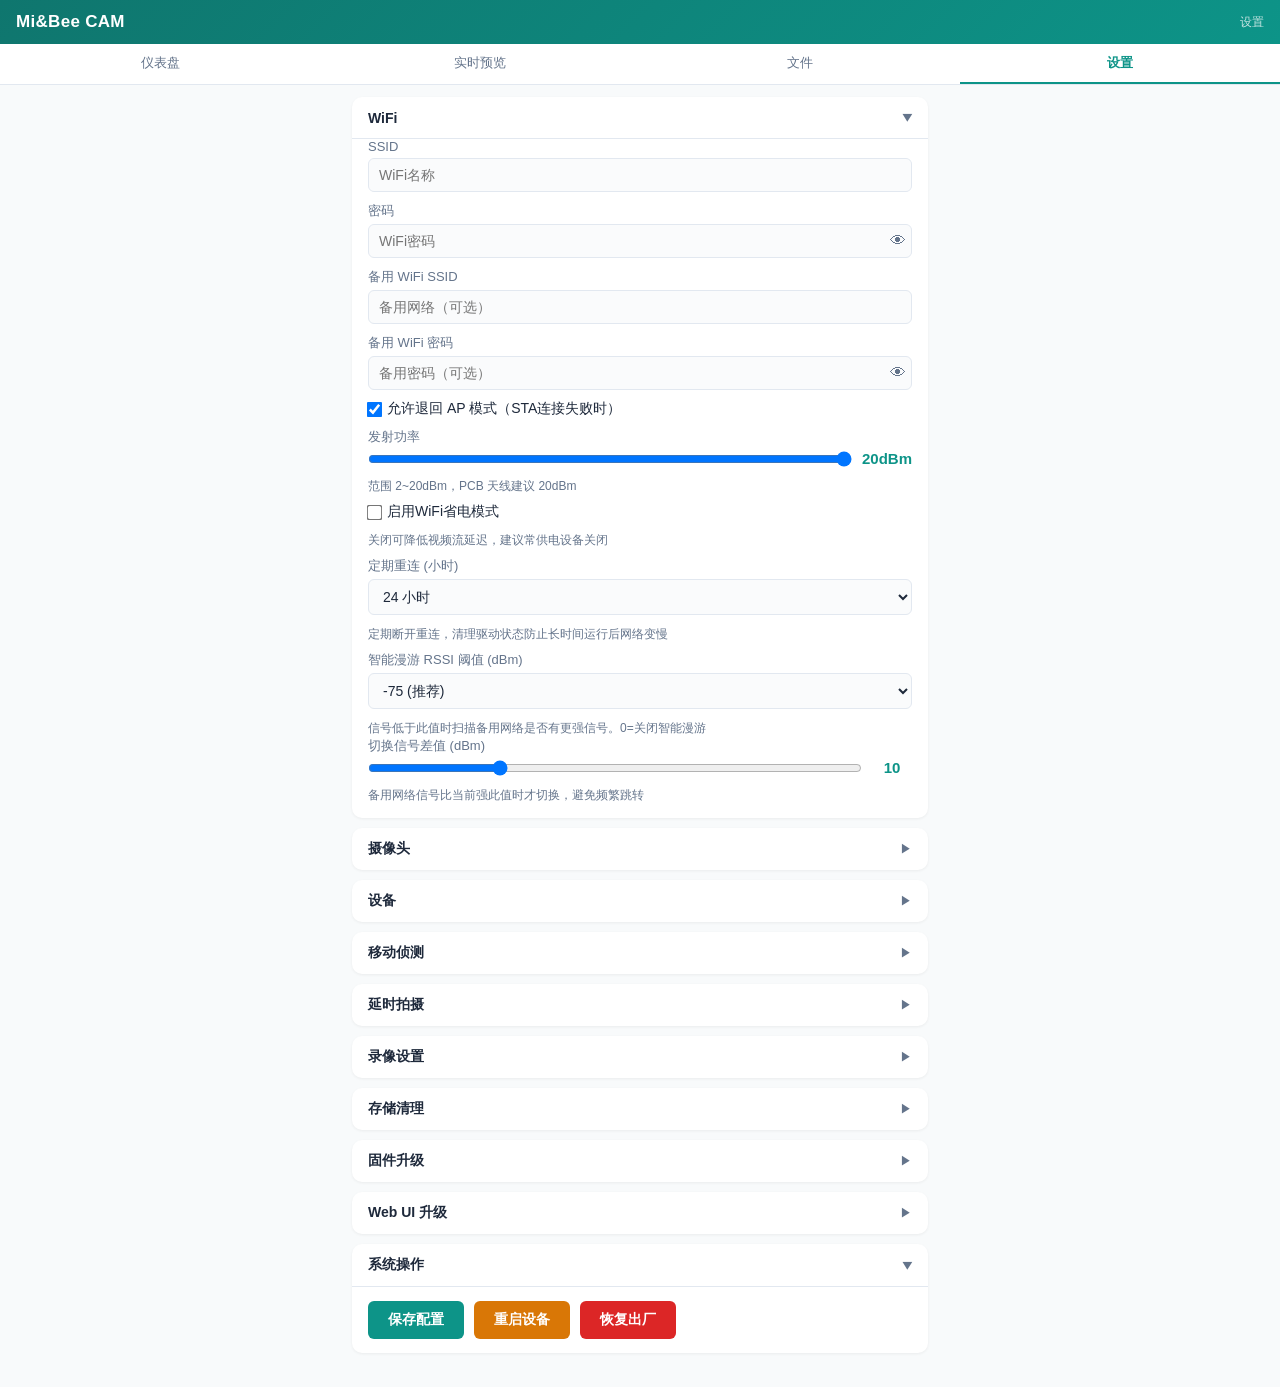
==== commit 1a71f2cb: "perf(web): inline CSS + cap stream bandwidth for slow-WiFi resilience Frontend: - Inline style.css i" ====
--- a/main/web_ui/config.html
+++ b/main/web_ui/config.html
@@ -4,7 +4,167 @@
 <meta charset="UTF-8">
 <meta name="viewport" content="width=device-width,initial-scale=1">
 <title>Mi&amp;Bee CAM 设置</title>
-<link rel="stylesheet" href="/style.css">
+<style>
+/* ==================================================================
+ * MiBee Cam — 共享设计系统 (style.css)
+ * 所有页面共用，浏览器缓存后二刷起每页只传 HTML。
+ * 设计语言：teal 主色 + 卡片 + 状态点/徽章 + 进度条。
+ * ================================================================ */
+
+*{margin:0;padding:0;box-sizing:border-box}
+
+:root{
+  --c:#0D9488;       /* 主色 teal */
+  --cd:#0F766E;      /* 深主色 */
+  --bg:#F8FAFB;      /* 页面背景 */
+  --card:#fff;       /* 卡片背景 */
+  --t:#1E293B;       /* 主文字 */
+  --t2:#64748B;      /* 次文字 */
+  --bdr:#E2E8F0;     /* 边框 */
+  --red:#DC2626;
+  --yel:#D97706;
+  --grn:#059669;
+}
+
+body{
+  font-family:-apple-system,"PingFang SC","Microsoft YaHei","Segoe UI",sans-serif;
+  background:var(--bg);color:var(--t);font-size:14px;
+  -webkit-text-size-adjust:100%;
+}
+
+/* ── 页头 + 导航 ── */
+.hdr{
+  background:linear-gradient(135deg,#0F766E,#0D9488);color:#fff;
+  padding:12px 16px;display:flex;align-items:center;gap:10px;
+}
+.hdr h1{font-size:17px;font-weight:700;letter-spacing:.3px}
+.hdr .sub{font-size:12px;opacity:.75;margin-left:auto}
+
+.nav{background:var(--card);border-bottom:1px solid var(--bdr);display:flex}
+.nav a{
+  flex:1;text-align:center;padding:10px 0;font-size:13px;color:var(--t2);
+  text-decoration:none;border-bottom:2px solid transparent;transition:all .15s;
+}
+.nav a.act{color:var(--c);border-bottom-color:var(--c);font-weight:600}
+.nav a:hover{background:#F1F5F9}
+
+/* ── 容器 ── */
+.main{padding:12px;max-width:600px;margin:0 auto;padding-bottom:24px}
+.main.wide{max-width:860px}
+
+/* ── 卡片 / 信息行 ── */
+.card{
+  background:var(--card);border-radius:10px;padding:14px 16px;margin-bottom:10px;
+  box-shadow:0 1px 3px rgba(0,0,0,.06);
+}
+.ct{
+  font-size:13px;color:var(--t2);margin-bottom:8px;font-weight:600;
+  text-transform:uppercase;letter-spacing:.5px;
+}
+.row{display:flex;justify-content:space-between;padding:4px 0;font-size:13px;border-bottom:1px solid #F1F5F9}
+.row:last-child{border-bottom:none}
+.row .l{color:var(--t2)}
+.row .v{font-weight:500;color:var(--t);text-align:right;max-width:62%;word-break:break-all}
+
+.grid{display:grid;grid-template-columns:1fr;gap:10px}
+@media(min-width:480px){.grid{grid-template-columns:1fr 1fr}}
+
+/* ── 折叠分组 (设置页) ── */
+.sec{
+  background:var(--card);border-radius:10px;margin-bottom:10px;
+  box-shadow:0 1px 3px rgba(0,0,0,.06);overflow:hidden;
+}
+.sec-h{
+  display:flex;align-items:center;justify-content:space-between;
+  padding:12px 16px;cursor:pointer;user-select:none;transition:background .15s;
+}
+.sec-h:hover{background:#F8FAFB}
+.sec-h .sec-t{font-size:14px;font-weight:600;color:var(--t)}
+.sec-h .sec-arrow{font-size:12px;color:var(--t2);transition:transform .2s}
+.sec.open .sec-arrow{transform:rotate(90deg)}
+.sec-b{display:none;padding:0 16px 14px;border-top:1px solid var(--bdr)}
+.sec.open .sec-b{display:block}
+
+/* ── 表单 ── */
+.fld{margin-bottom:10px}
+.fld:last-child{margin-bottom:0}
+.fld label{display:block;font-size:13px;color:var(--t2);margin-bottom:4px;font-weight:500}
+.fld input[type="text"],.fld input[type="password"],.fld input[type="number"],.fld input[type="file"],.fld select{
+  width:100%;padding:8px 10px;border:1px solid var(--bdr);border-radius:6px;
+  font-size:14px;font-family:inherit;background:#FAFBFC;color:var(--t);
+}
+.fld input:focus,.fld select:focus{outline:none;border-color:var(--c);background:#fff}
+.range-r{display:flex;align-items:center;gap:10px}
+.range-r input[type="range"]{flex:1}
+.range-v{min-width:40px;text-align:center;font-weight:700;color:var(--c);font-size:15px}
+.chk-r{display:flex;align-items:center;margin-bottom:10px}
+.chk-r label{margin-bottom:0;font-size:14px;color:var(--t);cursor:pointer}
+.chk-r input[type="checkbox"]{margin-right:6px;transform:scale(1.2)}
+.hint{font-size:12px;color:var(--t2);margin-top:2px;line-height:1.5}
+
+/* ── 按钮 ── */
+.btn-row{display:flex;gap:10px;margin-top:14px;flex-wrap:wrap}
+.btn{
+  padding:10px 20px;border:none;border-radius:6px;font-size:14px;font-weight:600;
+  cursor:pointer;font-family:inherit;transition:background .15s;
+}
+.btn:disabled{opacity:.5;cursor:not-allowed}
+.btn-sv{background:var(--c);color:#fff}
+.btn-sv:hover{background:var(--cd)}
+.btn-rb{background:var(--yel);color:#fff}
+.btn-rb:hover{background:#B45309}
+.btn-rs{background:var(--red);color:#fff}
+.btn-rs:hover{background:#B91C1C}
+.btn-s{background:var(--card);color:var(--t);border:1px solid var(--bdr)}
+.btn-s:hover{background:#F1F5F9}
+
+/* ── 密码可见切换 ── */
+.pw-w{position:relative}
+.pw-w input{padding-right:36px}
+.pw-w .eye{
+  position:absolute;right:6px;top:50%;transform:translateY(-50%);
+  cursor:pointer;user-select:none;font-size:16px;color:var(--t2);line-height:1;
+}
+
+/* ── 状态点 / 徽章 ── */
+.dot{width:8px;height:8px;border-radius:50%;display:inline-block;margin-right:4px;vertical-align:middle}
+.dot.g{background:var(--grn)}
+.dot.y{background:var(--yel)}
+.dot.r{background:var(--red)}
+.dot.pulse{animation:pls 1s infinite}
+@keyframes pls{0%,100%{opacity:1}50%{opacity:.3}}
+.badge{display:inline-block;padding:2px 8px;border-radius:10px;font-size:11px;font-weight:600}
+.badge.g{background:#ECFDF5;color:var(--grn)}
+.badge.y{background:#FFFBEB;color:var(--yel)}
+.badge.r{background:#FEF2F2;color:var(--red)}
+
+/* ── 进度条 ── */
+.bar-w{background:#E2E8F0;border-radius:4px;height:8px;margin:6px 0;overflow:hidden}
+.bar-f{height:100%;border-radius:4px;transition:width .5s}
+.bar-f.g{background:var(--c)}
+.bar-f.y{background:var(--yel)}
+.bar-f.r{background:var(--red)}
+.bar-t{font-size:12px;color:var(--t2)}
+
+/* ── Toast ── */
+.toast{
+  position:fixed;top:16px;left:50%;transform:translateX(-50%);
+  padding:10px 24px;border-radius:8px;font-size:14px;z-index:100;
+  opacity:0;transition:opacity .3s;pointer-events:none;font-weight:500;
+}
+.toast.show{opacity:1}
+.toast.ok{background:var(--c);color:#fff}
+.toast.err{background:var(--red);color:#fff}
+
+/* ── 加载旋转 ── */
+.spinner{width:32px;height:32px;border:3px solid #E2E8F0;border-top-color:var(--c);border-radius:50%;animation:spin 1s linear infinite;margin:12px auto}
+@keyframes spin{to{transform:rotate(360deg)}}
+
+/* ── 空状态 ── */
+.empty{text-align:center;padding:40px 20px;color:var(--t2);font-size:14px}
+.empty .icon{font-size:40px;margin-bottom:12px;opacity:.4}
+
+</style>
 <style>
 /* 设置页专属：OTA 进度 + 重启遮罩 */
 .ota-warn{background:#FFFBEB;border:1px solid #FDE68A;border-radius:8px;padding:10px 12px;font-size:12px;color:#92400E;line-height:1.6;margin-bottom:10px}
